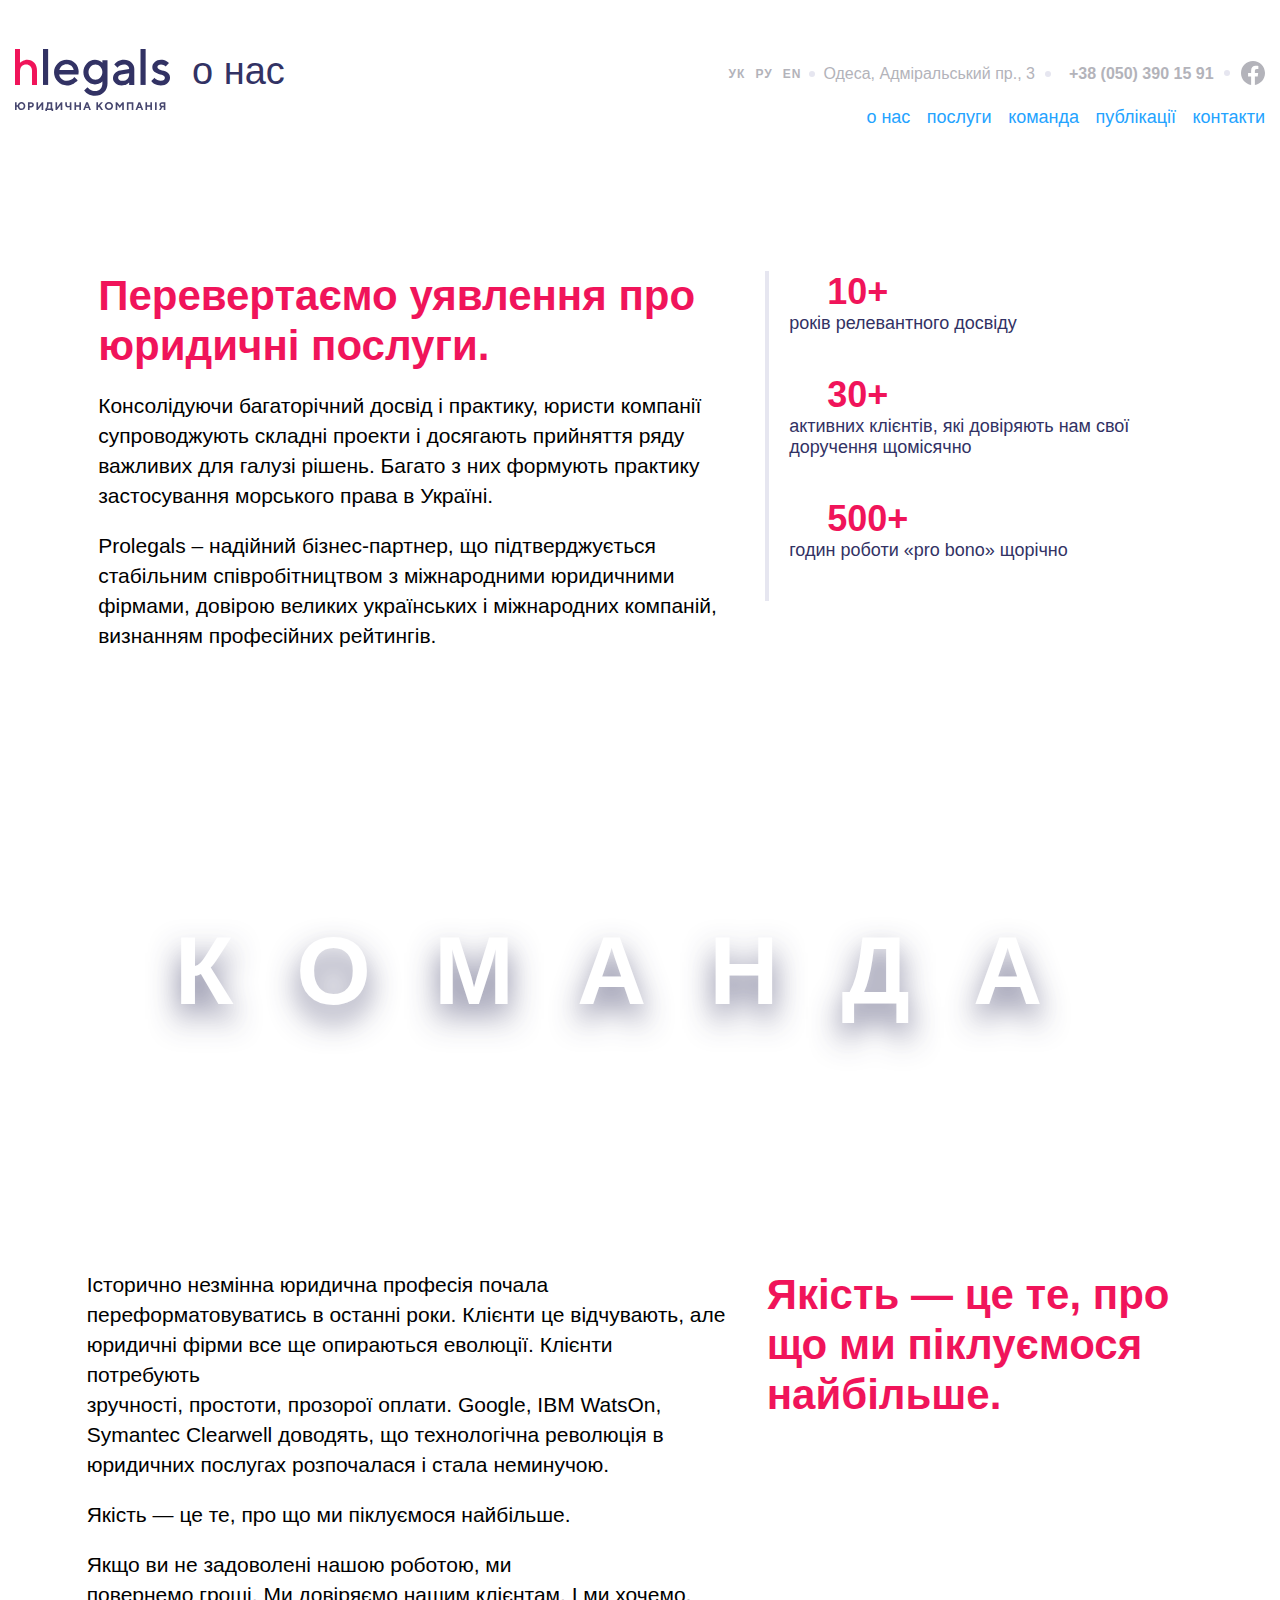
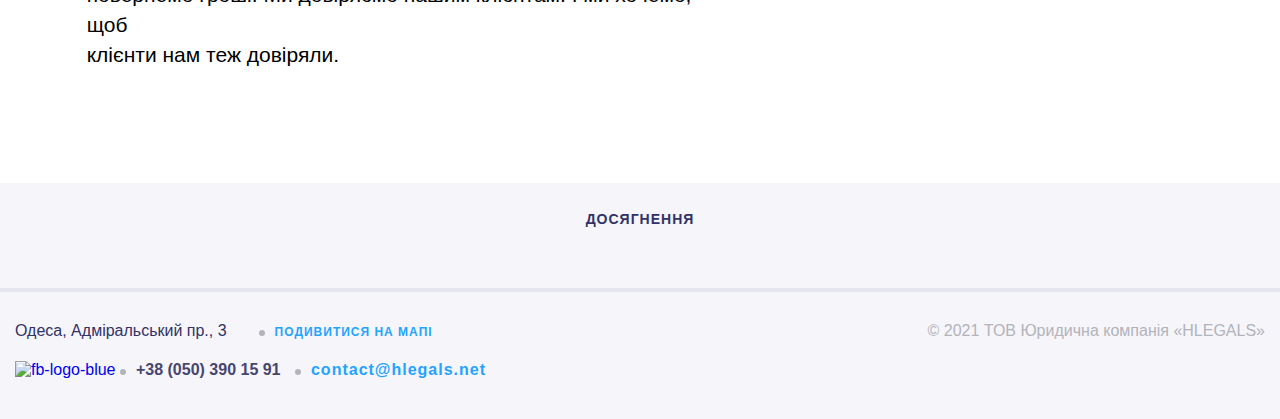
==== app/about.html @ 66a603d9 "three pages desktop done" ====
<!DOCTYPE html>
<html lang="EN">

<head>
    <meta charset="UTF-8">
    <meta name="viewport" content="width=device-width, initial-scale=1.0">
    <title>Document</title>
    <link rel="stylesheet" href="css/style.css">
</head>
<body class="body">
    <header class="header header_services container">
        <div class="logo">
            <a class="logo-ref" href="#">
                <img src="img/logo-2.svg" width="" height="" alt="nlegals-logo">
            </a>
        </div>
        <a class="ref-page ref-page_dark" href="#">о нас</a>
        <div class="top-info top-info_dark">
            <div class="top-info__lang-switcher-wrap">
                <ul class="lang-switcher">
                    <li class="lang-switcher__item lang-switcher__item _active">
                        <a class="lang-switcher-ref lang-switcher-ref_dark" href="#">ук</a>
                    </li>
                    <li class="lang-switcher__item">
                        <a class="lang-switcher-ref lang-switcher-ref_dark" href="#">ру</a>
                    </li>
                    <li class="lang-switcher__item">
                        <a class="lang-switcher-ref lang-switcher-ref_dark" href="#">en</a>
                    </li>
                </ul>
            </div>

            <div class="top-info__address top-info__address_dark">
                <a href="#">Одеса, Адміральський пр., 3</a>
            </div>
            <div class="top-info__tel top-info__tel_dark">
                <a href="tel:+380503901591">+38 (050) 390 15 91</a>
            </div>

            <div class="top-info__fb-logo">
                <a href="#">
                    <img src="img/fb-grey-logo.svg" width="" height="" alt="fb-logo">
                </a>
            </div>
        </div>
        <div class="main-menu">
            <nav>
                <a class="main-menu__item main-menu__item_dark" href="about.html">о нас</a>
                <a class="main-menu__item main-menu__item_dark" href="services.html">послуги</a>
                <a class="main-menu__item main-menu__item_dark" href="#">команда</a>
                <a class="main-menu__item main-menu__item_dark" href="#">публікації</a>
                <a class="main-menu__item main-menu__item_dark" href="#">контакти</a>
            </nav>
        </div>
    </header>
    <main>
        <section class="about-services">
            <div class="container">
                <div class="about-services__wrap">
                    <article class="about-services__item about-services__item_left">
                        <h2 class="title">Перевертаємо уявлення про юридичні послуги.</h2>
                        <p class="about-services__item-intro">Консолідуючи багаторічний досвід і практику, юристи компанії супроводжують складні проекти і досягають прийняття ряду важливих для галузі рішень. Багато з них формують практику застосування морського права в Україні.</p>
                        <p class="about-services__item-intro">Prolegals – надійний бізнес-партнер, що підтверджується стабільним співробітництвом з міжнародними юридичними фірмами, довірою великих українських і міжнародних компаній, визнанням професійних рейтингів.</p>
                    </article>
                    <article class="about-services__item about-services__item_right">
                        <div class="about-services__item-group">
                            <span class="about-services__item-highlight about-services__item-highlight_icon01">10+</span>
                            <p class="about-services__item-text">років релевантного досвіду</p>
                        </div>
                        <div class="about-services__item-group">
                            <span class="about-services__item-highlight about-services__item-highlight_icon02">30+</span>
                            <p class="about-services__item-text">активних клієнтів, які довіряють нам свої доручення щомісячно</p>
                        </div>
                        <div class="about-services__item-group">
                            <span class="about-services__item-highlight about-services__item-highlight_icon03">500+</span>
                            <p class="about-services__item-text">годин роботи «pro bono» щорічно</p>
                        </div>
                    </article>
                </div>
            </div>
        </section>
        <section class="about-team">
            <h1 class="about-team__title">команда</h1>
        </section>
        <section class="about-description container">
            <div class="about-description__wrap">
                <div class="about-description__text-inset">
                    <h2 class="about-description__title title">Якість — це те, про що ми піклуємося найбільше.</h2>
                </div>
            <ul class="about-description__text-group">
                <li><p class="about-description__text">Історично незмінна юридична професія почала<br>переформатовуватись в останні роки. Клієнти це відчувають, але<br>юридичні фірми все ще опираються еволюції. Клієнти потребують<br>зручності, простоти, прозорої оплати. Google, IBM WatsОn,<br>Symantec Clearwell доводять, що технологічна революція в<br>юридичних послугах розпочалася і стала неминучою.</p></li>
                <li><p class="about-description__text">Якість — це те, про що ми піклуємося найбільше.</p></li>
                <li><p class="about-description__text">Якщо ви не задоволені нашою роботою, ми<br>повернемо гроші. Ми довіряємо нашим клієнтам. І ми хочемо, щоб<br>клієнти нам теж довіряли.</p></li>
            </ul>
        </div>
        </section>
        <section class="about-slides">
            <div class="container">
                <h3 class="about-slides__title">Досягнення</h3>
                <!--here is sliderbar-->
            </div>
        </section>
    </main>
    <footer class="footer footer_services">
        <div class="container">
            <div class="footer-wrap">
                <div class="footer-left">
                    <div class="footer-left__address">
                        <p class="footer-left__text footer_text">Одеса, Адміральський пр., 3</p>
                        <span>
                            <a class="footer-left__map" href="#">Подивитися на мапі</a>
                        </span>
                    </div>
                    <div class="footer-left__contact">
                        <a class="footer-left__logo" href="#">
                            <img src="img/fb-logo-blue.svg" width="" height="" alt="fb-logo-blue">
                        </a>
                        <span class="footer-left__ref-position">
                            <a class="footer-left__tel footer_text" href="tel:+380503901591">+38 (050) 390 15 91</a>
                        </span>
                        <span class="footer-left__ref-position">
                            <a class="footer-left__mail footer_ref"
                                href="mailto:contact@hlegals.net">contact@hlegals.net</a>
                        </span>
                    </div>
                </div>
                <div class="footer-right">
                    <p class="footer-right__text">© 2021 ТОВ Юридична компанія «HLEGALS»</p>
                </div>
            </div>
        </div>


    </footer>
---- app/css/style.css ----
@charset "UTF-8";
@font-face {
  font-family: "TT Norms";
  src: url("../fonts/ttnorms-bold-webfont.woff2") format("woff2"), url("../fonts/ttnorms-bold-webfont.woff") format("woff");
  font-weight: 700;
  font-style: normal;
}

@font-face {
  font-family: "TT Norms";
  src: url("../fonts/ttnorms-light-webfont.woff2") format("woff2"), url("../fonts/ttnorms-light-webfont.woff") format("woff");
  font-weight: 300;
  font-style: normal;
}

@font-face {
  font-family: "TT Norms";
  src: url("../fonts/ttnorms-medium-webfont.woff2") format("woff2"), url("../fonts/ttnorms-medium-webfont.woff") format("woff");
  font-weight: 500;
  font-style: normal;
}

@font-face {
  font-family: "TT Norms";
  src: url("../fonts/ttnorms-regular-webfont.woff2") format("woff2"), url("../fonts/ttnorms-regular-webfont.woff") format("woff");
  font-weight: 400;
  font-style: normal;
}

* {
  -webkit-box-sizing: border-box;
          box-sizing: border-box;
  margin: 0;
}

.body {
  font-family: "TT Norms", "Arial", sans-serif;
  font-style: normal;
  font-weight: 400;
  overflow-x: hidden;
}

.visually-hidden {
  position: absolute;
  width: 1px;
  height: 1px;
  margin: -1px;
  border: 0;
  padding: 0;
  clip: rect(0 0 0 0);
  overflow: hidden;
}

.img-responsive {
  max-width: 100%;
  height: auto;
}

.container {
  max-width: 1350px;
  min-width: 345px;
  margin: 0 auto;
  padding: 0 15px;
}

.container_lg {
  max-width: 1440px;
  min-width: 375px;
  margin: 0 auto;
}

a {
  text-decoration: none;
}

a:hover {
  text-decoration: none;
}

/*-------------*/
.title {
  font-weight: 700;
  font-size: 42px;
  line-height: 50px;
  color: #f0145a;
}

.bg-color {
  background: linear-gradient(42.01deg, #323264 14.33%, #323264 51.39%, #7A425E 87.53%);
}

.header {
  padding-top: 49px;
  padding-bottom: 63px;
  display: grid;
  grid-template-rows: auto auto;
  grid-template-columns: -webkit-min-content auto;
  grid-template-columns: min-content auto;
  grid-template-areas: "logo info" "logo nav";
}

.header .logo {
  grid-area: logo;
}

.header .top-info {
  grid-area: info;
  display: -webkit-box;
  display: -ms-flexbox;
  display: flex;
  -webkit-box-align: center;
      -ms-flex-align: center;
          align-items: center;
  -webkit-box-pack: end;
      -ms-flex-pack: end;
          justify-content: flex-end;
}

.header .top-info a:not(.lang-switcher-ref):not(.main-menu__item)::before {
  content: "";
  width: 6px;
  height: 6px;
  border-radius: 50%;
  background-color: #E6E6F0;
  display: inline-block;
}

.header .top-info .lang-switcher {
  list-style: none;
  display: -webkit-inline-box;
  display: -ms-inline-flexbox;
  display: inline-flex;
  margin-right: 8px;
}

.header .top-info .lang-switcher .lang-switcher-ref {
  text-transform: uppercase;
  font-weight: 700;
  font-size: 12px;
  line-height: 14px;
  text-align: center;
  letter-spacing: 1px;
  margin-left: 10px;
}

.header .top-info .lang-switcher .lang-switcher-ref:active {
  background-color: #f0145a;
  color: #ffffff;
  padding: 5px;
  border-radius: 8px;
}

.header .top-info .lang-switcher .lang-switcher-ref_white {
  color: #ffffff;
}

.header .top-info__address {
  margin-right: 10px;
}

.header .top-info__address a {
  font-size: 16px;
  line-height: 19px;
}

.header .top-info__address a::before {
  vertical-align: 2px;
  margin-right: 8px;
}

.header .top-info__address_white a {
  color: #ffffff;
}

.header .top-info__tel a {
  padding-bottom: 4px;
  padding-right: 10px;
  font-weight: 700;
  font-size: 16px;
  line-height: 19px;
}

.header .top-info__tel a::before {
  vertical-align: 2px;
  margin-right: 18px;
}

.header .top-info__tel_white a {
  color: #ffffff;
}

.header .top-info__fb-logo {
  padding-top: 3px;
}

.header .top-info__fb-logo a::before {
  vertical-align: 9px;
  margin-right: 7px;
}

.header .main-menu {
  grid-area: nav;
  display: -webkit-box;
  display: -ms-flexbox;
  display: flex;
  -webkit-box-align: center;
      -ms-flex-align: center;
          align-items: center;
  -webkit-box-pack: end;
      -ms-flex-pack: end;
          justify-content: flex-end;
  padding-top: 10px;
}

.header .main-menu__item {
  font-weight: 500;
  font-size: 18px;
  line-height: 21px;
  text-align: right;
  padding-left: 12px;
  padding-top: 2px;
}

.header .main-menu__item_white {
  color: #ffffff;
}

.header .main-menu a:hover {
  color: #f0145a;
  text-decoration: underline;
}

@media (max-width: 375px) {
  .header {
    grid-template-rows: auto auto;
    grid-template-columns: -webkit-min-content auto;
    grid-template-columns: min-content auto;
    grid-template-areas: "info info" "logo nav";
  }
}

.intro {
  display: -webkit-box;
  display: -ms-flexbox;
  display: flex;
  -webkit-box-orient: vertical;
  -webkit-box-direction: normal;
      -ms-flex-direction: column;
          flex-direction: column;
  -webkit-box-align: center;
      -ms-flex-align: center;
          align-items: center;
  background-image: url(/img/bg-frame.svg);
  background-repeat: no-repeat;
  background-position: center center;
  background-size: contain;
  position: relative;
}

.intro__title {
  width: 511px;
  text-align: center;
  font-weight: 500;
  font-size: 38px;
  line-height: 45px;
  text-align: center;
  color: #ffffff;
  position: absolute;
  top: 29%;
  left: 31%;
}

.intro__img {
  padding-top: 122px;
  margin-right: 167px;
}

.intro__scroll {
  position: absolute;
  bottom: 6%;
  left: 48%;
}

.intro__scroll a {
  content: "";
  background-image: url(../../img/scroll-down.svg);
  width: 18px;
  height: 9px;
  background-repeat: no-repeat;
  background-position: center center;
  padding: 10px 18px 12px;
  border: 1px solid #FFFFFF;
  opacity: 0.5;
  border-radius: 50%;
}

@media (max-width: 375px) {
  .intro {
    background: none;
  }
  .intro__title {
    width: 370px;
    left: 0;
  }
}

.about {
  padding: 76px 0 60px;
}

.about__group {
  display: -webkit-box;
  display: -ms-flexbox;
  display: flex;
  -ms-flex-wrap: wrap;
      flex-wrap: wrap;
}

.about .group-list {
  width: 43.33%;
  text-align: right;
  color: #B3B3BA;
  padding: 0;
}

.about .group-list__item {
  cursor: pointer;
  list-style: none;
  font-size: 42px;
  font-weight: 500;
  line-height: 50px;
  padding-right: 40px;
  padding-bottom: 20px;
  border-right: 4px solid #E6E6F0;
}

.about .group-list__item:active {
  border-color: #f0145a;
  color: #f0145a;
}

.about .text-wrap {
  width: 56.33%;
  padding-left: 32px;
}

.about .text-wrap .text-wrap-inset {
  width: 600px;
}

.about .text-wrap__title {
  font-size: 32px;
  line-height: 38px;
  color: #ffffff;
  padding-bottom: 20px;
  padding-top: 50px;
}

.about .text-wrap__info {
  font-size: 21px;
  line-height: 30px;
  color: #ffffff;
}

@media (max-width: 375px) {
  /*тут жопа вообще*/
  .about .controls {
    left: 50%;
    margin-left: -98px;
    position: absolute;
  }
  .about label {
    cursor: pointer;
    height: 8px;
    width: 8px;
    border-radius: 50%;
    display: inline-block;
    margin: 25px 12px 0 16px;
    position: relative;
  }
  .about label:after {
    border: 2px solid #ddd;
    content: " ";
    display: block;
    height: 12px;
    left: -4px;
    position: absolute;
    top: -4px;
    width: 12px;
    border-radius: 50%;
  }
  .about__slider-wrapper {
    height: 285px;
    margin: 40px auto 45px;
    position: relative;
    width: 375px;
  }
  .about__slider-wrapper > input {
    display: none;
  }
  .about__slider-wrapper .about__slider-wrapper label:hover,
  .about__slider-wrapper #slide1:checked ~ .controls label:nth-of-type(1),
  .about__slider-wrapper #slide2:checked ~ .controls label:nth-of-type(2),
  .about__slider-wrapper #slide3:checked ~ .controls label:nth-of-type(3),
  .about__slider-wrapper #slide4:checked ~ .controls label:nth-of-type(4),
  .about__slider-wrapper #slide5:checked ~ .controls label:nth-of-type(5) {
    background: #ddd;
  }
  .about__slider {
    height: inherit;
    overflow: hidden;
    position: relative;
    width: inherit;
  }
  .about__slider .slides {
    height: inherit;
    position: absolute;
    width: inherit;
  }
  .group-list {
    display: -webkit-box;
    display: -ms-flexbox;
    display: flex;
    -webkit-box-orient: horizontal;
    -webkit-box-direction: normal;
        -ms-flex-direction: row;
            flex-direction: row;
    color: #f0145a;
  }
  .group-list__item {
    font-size: 14px;
    border-right: none;
    text-transform: uppercase;
    display: none;
  }
  .group-list__item:active {
    display: inline-block;
    vertical-align: top;
  }
  .text-wrap .text-wrap-inset {
    width: 335px;
  }
  .text-wrap__title {
    font-size: 22px;
    line-height: 26px;
  }
  .text-wrap__info {
    font-size: 18px;
    line-height: 26px;
  }
}

.advantage {
  background: linear-gradient(228.57deg, #323264 11.93%, #323264 57.17%, #643E72 87.46%);
  border-radius: 0px 0px 12px 12px;
}

.advantage__services a {
  text-transform: uppercase;
  font-weight: 700;
  font-size: 14px;
  line-height: 17px;
  letter-spacing: 1px;
  text-transform: uppercase;
  color: #FFFFFF;
  opacity: 0.5;
}

.advantage__services a::after {
  content: "";
  width: 12px;
  height: 12px;
  background-image: url(../../img/link-arrow.svg);
  background-repeat: no-repeat;
  background-position: center;
  display: -webkit-inline-box;
  display: -ms-inline-flexbox;
  display: inline-flex;
  padding-right: 5px;
}

.advantage__title {
  padding: 3px 0 10px;
}

.advantage__group {
  display: -webkit-box;
  display: -ms-flexbox;
  display: flex;
  margin: 0 -20px;
  -ms-flex-wrap: wrap;
      flex-wrap: wrap;
}

.advantage__group .group-item {
  width: 33.333%;
  padding: 0 20px;
  margin-top: 58px;
}

.advantage__group .group-item__img {
  padding: 14px;
  background-color: #ffffff;
  width: 92px;
  height: 92px;
  border-radius: 24px;
  vertical-align: middle;
}

.advantage__group .group-item__img:last-child {
  padding: 21px;
}

.advantage__group .group-item__title {
  font-weight: 500;
  font-size: 24px;
  line-height: 28px;
  color: #006cff;
  padding: 20px 0 15px;
}

.advantage__group .group-item__text {
  font-size: 18px;
  line-height: 26px;
  color: #ffffff;
}

.team {
  padding: 80px 0 96px;
  background-image: url(../../img/card-shadow.jpg);
  background-repeat: no-repeat;
  background-position: top center;
  background-size: contain;
}

.team .team-item {
  display: grid;
  grid-template-rows: 60px 200px auto;
  grid-template-columns: 413px 1fr;
  grid-template-areas: "img ref" "img text" "img pos";
  background-color: #f5f5fa;
  border-radius: 12px;
}

.team .team-item__img {
  grid-area: img;
}

.team .team-item__img {
  height: 500px;
  width: 100%;
  -o-object-fit: contain;
     object-fit: contain;
}

.team .team-item__info-ref {
  grid-area: ref;
  padding-top: 40px;
}

.team .team-item__info-ref a {
  font-weight: 700;
  font-size: 14px;
  line-height: 17px;
  letter-spacing: 1px;
  text-transform: uppercase;
  color: #24a3ff;
}

.team .team-item__info-ref a::after {
  content: "";
  width: 12px;
  height: 12px;
  background-image: url(../../img/link-arrow-blue.svg);
  color: #24a3ff;
  background-repeat: no-repeat;
  background-position: center;
  display: -webkit-inline-box;
  display: -ms-inline-flexbox;
  display: inline-flex;
  vertical-align: -1px;
  padding-right: 5px;
}

.team .team-item__info-ref a:hover {
  color: #f0145a;
}

.team .team-item__info-inset {
  width: 827px;
  grid-area: text;
}

.team .team-item__info-pos {
  grid-area: pos;
  padding-top: 20px;
}

.team .team-item .info-name {
  font-weight: 500;
  font-size: 18px;
  line-height: 21px;
  color: #b3b3ba;
  padding-bottom: 5px;
}

.team .team-item .info-position {
  font-size: 16px;
  line-height: 22px;
  color: #b3b3ba;
  padding-bottom: 20px;
}

.team__slider {
  padding-top: 20px;
  display: -webkit-box;
  display: -ms-flexbox;
  display: flex;
  -webkit-box-pack: center;
      -ms-flex-pack: center;
          justify-content: center;
}

.team__slider a {
  margin: 0 7px;
  font-size: 0;
  background-color: #24a3ff;
  opacity: 0.2;
  height: 16px;
  width: 16px;
  border-radius: 50%;
}

.team__slider a:active {
  opacity: 1;
}

.partners {
  padding-bottom: 95px;
}

.partners__group {
  display: -webkit-box;
  display: -ms-flexbox;
  display: flex;
  -ms-flex-wrap: wrap;
      flex-wrap: wrap;
}

.partners__group-item {
  width: 33.33%;
  padding: 17px 20px 20px 20px;
  background-color: #f5f5fa;
  border: 1px solid white;
}

.partners__group-text-inset {
  width: 260px;
}

.partners__group-text {
  font-size: 24px;
  font-weight: 500;
  line-height: 28px;
  display: -webkit-box;
  display: -ms-flexbox;
  display: flex;
  -webkit-box-align: end;
      -ms-flex-align: end;
          align-items: flex-end;
  color: #686887;
  padding-bottom: 20px;
}

.partners__group-company {
  font-size: 18px;
  font-weight: 500;
  line-height: 26px;
  color: #b3b3ba;
}

.partners .group-company_uppercase {
  text-transform: uppercase;
}

.companies {
  background-color: #ffffff;
}

.companies__title {
  font-weight: 500;
  font-size: 14px;
  line-height: 16px;
  letter-spacing: 1px;
  text-transform: uppercase;
  color: #323264;
  padding-bottom: 32px;
  text-align: center;
}

.companies__list {
  height: 360px;
  display: grid;
  grid-template-rows: repeat(3, 33.33%);
  grid-template-columns: repeat(4, 25%);
  grid-gap: 0;
  list-style: none;
  padding: 0;
}

.companies__list-item {
  display: -webkit-box;
  display: -ms-flexbox;
  display: flex;
  -webkit-box-pack: center;
      -ms-flex-pack: center;
          justify-content: center;
  -webkit-box-align: center;
      -ms-flex-align: center;
          align-items: center;
}

.companies .list-item_blue {
  background-color: #1C4280;
}

.companies .list-item_dark {
  background-color: #143646;
}

.companies .list-item_orange {
  background-color: #F48B30;
}

.companies .list-item_violet {
  background-color: #9E4DC3;
}

.companies .list-item_orange2 {
  background-color: #FD9339;
}

.companies .list-item_gray {
  background-color: #E2E2E4;
}

.companies .list-item_red {
  background-color: #C71C36;
}

.companies .list-item_lightblue {
  background-color: #DCF3F9;
}

.companies .list-item_grey2 {
  background-color: #EAEAEA;
}

.companies .list-item_darkviolet {
  background-color: #282240;
}

.companies .list-item_darkblue {
  background-color: #1D4568;
}

.companies .list-item_black {
  background-color: #000000;
}

.companies__list-ref {
  padding: 10px;
}

.storytell {
  padding: 37px 0 53px;
  border-bottom: 4px solid #e6e6f0;
}

.storytell__ref {
  font-weight: bold;
  font-size: 14px;
  line-height: 17px;
  letter-spacing: 1px;
  text-transform: uppercase;
  color: #24a3ff;
  text-decoration: none;
}

.storytell__ref::after {
  content: "";
  width: 12px;
  height: 12px;
  background-image: url(../../img/link-arrow-blue.svg);
  color: #24a3ff;
  background-repeat: no-repeat;
  background-position: center;
  display: -webkit-inline-box;
  display: -ms-inline-flexbox;
  display: inline-flex;
  vertical-align: -1px;
  padding-right: 5px;
}

.storytell__ref:hover {
  color: #f0145a;
}

.storytell__title {
  padding-top: 3px;
  padding-bottom: 40px;
}

.storytell__group {
  display: -webkit-box;
  display: -ms-flexbox;
  display: flex;
  -ms-flex-wrap: wrap;
      flex-wrap: wrap;
  margin: 0 -19px;
}

.storytell__group .group-item {
  width: 33.333%;
  padding: 0 19px 42px;
}

.storytell__group .group-item a {
  font-size: 0;
}

.storytell__group .group-item__img {
  width: 100%;
  height: 233px;
  -o-object-fit: contain;
     object-fit: contain;
}

.storytell__group .group-item__wrap {
  padding: 15px 20px;
}

.storytell__group .group-item__title {
  font-weight: 500;
  font-size: 18px;
  line-height: 21px;
  color: #24a3ff;
}

.storytell__group .group-item__date {
  font-weight: 700;
  font-size: 12px;
  line-height: 14px;
  letter-spacing: 1px;
  text-transform: uppercase;
  color: #b3b3ba;
  padding-bottom: 18px;
  border-bottom: 4px solid #e6e6f0;
  padding-top: 10px;
}

.storytell__group .group-item__text-inset {
  width: 375px;
}

.storytell__group .group-item__text {
  font-weight: 500;
  padding-top: 19px;
  font-size: 16px;
  line-height: 22px;
  color: #000000;
}

.storytell__btn-wrap {
  display: -webkit-box;
  display: -ms-flexbox;
  display: flex;
  -webkit-box-pack: center;
      -ms-flex-pack: center;
          justify-content: center;
  margin-top: 10px;
}

.storytell__btn {
  cursor: pointer;
  background: #24A3FF;
  -webkit-box-shadow: 0px 0px 20px rgba(36, 163, 255, 0.5);
          box-shadow: 0px 0px 20px rgba(36, 163, 255, 0.5);
  border-style: none;
  border-radius: 12px;
  padding: 16px 78px 17px;
  font-weight: bold;
  font-size: 14px;
  line-height: 17px;
  text-align: center;
  color: #ffffff;
}

.footer {
  padding: 29px 0 40px;
  background-color: #ffffff;
}

.footer .footer-wrap {
  display: -webkit-box;
  display: -ms-flexbox;
  display: flex;
  -webkit-box-pack: justify;
      -ms-flex-pack: justify;
          justify-content: space-between;
}

.footer .footer-wrap .footer-left {
  -ms-flex-item-align: start;
      align-self: flex-start;
  display: -webkit-box;
  display: -ms-flexbox;
  display: flex;
  -webkit-box-orient: vertical;
  -webkit-box-direction: normal;
      -ms-flex-direction: column;
          flex-direction: column;
  width: 41.67%;
}

.footer .footer-wrap .footer-left a:not(.footer-left__logo):before {
  content: "";
  width: 6px;
  height: 6px;
  border-radius: 50%;
  background-color: #B3B3BA;
  display: inline-block;
  margin-right: 10px;
}

.footer .footer-wrap .footer-left__contact {
  margin-top: 20px;
}

.footer .footer-wrap .footer-left__text {
  padding-right: 32px;
}

.footer .footer-wrap .footer-left__map {
  text-transform: uppercase;
  font-weight: 700;
  font-size: 12px;
  line-height: 14px;
  letter-spacing: 1px;
  color: #24a3ff;
}

.footer .footer-wrap .footer-left__ref-position {
  margin-bottom: 20px;
}

.footer .footer-wrap .footer-left__tel {
  padding-right: 10px;
  font-weight: 700;
  font-size: 16px;
  line-height: 19px;
  color: #46466E;
}

.footer .footer-wrap .footer-left__address {
  display: -webkit-box;
  display: -ms-flexbox;
  display: flex;
  font-weight: 500;
  font-size: 16px;
  line-height: 19px;
  color: #323264;
}

.footer .footer-wrap .footer-left__mail {
  font-weight: 700;
  font-size: 16px;
  line-height: 19px;
  letter-spacing: 1px;
  color: #24a3ff;
}

.footer .footer-right__text {
  font-weight: 500;
  font-size: 16px;
  line-height: 19px;
  text-align: right;
  color: #B3B3BA;
}

.bg-picture {
  background-image: url(../../img/services-cover.jpg);
  background-repeat: no-repeat;
  background-position: top center;
  background-color: #323264;
  background-size: contain;
}

.header_services .ref-page {
  grid-area: info;
  font-size: 38px;
  line-height: 45px;
  color: #FFFFFF;
}

.header_services .ref-page::before {
  content: "";
  width: 21px;
  height: 46px;
  background-image: url(../../img/services-slash.svg);
  display: inline-block;
  vertical-align: middle;
}

.header_services .ref-page::after {
  content: "";
  width: 41px;
  height: 47px;
  background-image: url(../../img/services-symbol-slash.svg);
  display: inline-block;
  vertical-align: middle;
}

@media (max-width: 375px) {
  .header {
    grid-template-rows: auto auto;
    grid-template-columns: -webkit-min-content auto;
    grid-template-columns: min-content auto;
    grid-template-areas: "info info" "logo nav";
  }
}

.services-advantage {
  background: none;
  padding-bottom: 80px;
}

.services-advantage__group {
  margin: 0 -20px;
  -ms-flex-wrap: wrap;
      flex-wrap: wrap;
}

.services-advantage__group .group-item {
  display: -webkit-box;
  display: -ms-flexbox;
  display: flex;
  -ms-flex-wrap: wrap;
      flex-wrap: wrap;
  -webkit-box-orient: vertical;
  -webkit-box-direction: normal;
      -ms-flex-direction: column;
          flex-direction: column;
  -webkit-box-align: center;
      -ms-flex-align: center;
          align-items: center;
}

.services-advantage__group .group-item__text-inset {
  width: 861px;
}

.services-advantage__group .group-item__img {
  padding: 14px;
  background-color: #ffffff;
  width: 92px;
  height: 92px;
  border-radius: 24px;
  vertical-align: middle;
  margin-bottom: 20px;
}

.services-advantage__group .group-item__title {
  font-size: 42px;
  line-height: 50px;
  text-align: center;
  color: #f0145a;
}

.services-advantage__group .group-item__text {
  font-size: 21px;
  line-height: 30px;
  color: #ffffff;
  text-align: center;
  padding-top: 20px;
}

.services-advantage__btn-wrap {
  margin-top: 40px;
  display: -webkit-box;
  display: -ms-flexbox;
  display: flex;
  -webkit-box-pack: center;
      -ms-flex-pack: center;
          justify-content: center;
}

.services-advantage__btn {
  cursor: pointer;
  font-size: 14px;
  line-height: 17px;
  text-align: center;
  color: #FFFFFF;
  border: none;
  padding: 16px 40px 17px;
  background: #24A3FF;
  -webkit-box-shadow: 0px 0px 20px rgba(36, 163, 255, 0.5);
          box-shadow: 0px 0px 20px rgba(36, 163, 255, 0.5);
  border-radius: 12px;
}

.services-details {
  background: linear-gradient(194.34deg, #323264 -14.28%, #323264 44.35%, #643E72 86.64%);
  border-radius: 0px 0px 12px 12px;
  padding-bottom: 80px;
}

.services-details__parent {
  width: 1092px;
  border-top: 4px solid #FFFFFF;
  margin: 0 auto;
}

.services-details__title {
  padding: 20px 0;
  font-size: 24px;
  line-height: 28px;
  color: #FFFFFF;
}

.services-details__wrap {
  display: -webkit-box;
  display: -ms-flexbox;
  display: flex;
  -webkit-box-pack: justify;
      -ms-flex-pack: justify;
          justify-content: space-between;
}

.services-details ul {
  list-style: none;
  padding: 0;
}

.services-details ul li::before {
  content: "";
  margin-right: 8px;
  display: inline-block;
  vertical-align: 2px;
  width: 6px;
  height: 6px;
  border-radius: 50%;
  background-color: #f0145a;
}

.services-details__list-left {
  width: 514px;
  margin-left: 20px;
}

.services-details__list-right {
  width: 515px;
}

.services-details__list-item {
  font-size: 18px;
  line-height: 26px;
  color: #FFFFFF;
  padding-bottom: 20px;
}

.partners_services {
  padding-top: 50px;
  padding-bottom: 40px;
  border-bottom: 4px solid #E6E6F0;
  background-image: url(../../img/card-shadow.jpg);
  background-repeat: no-repeat;
  background-position: top center;
  background-size: contain;
}

.footer_services {
  background: #F5F5FA;
  border-radius: 0px;
}

.header .ref-page_dark {
  font-size: 38px;
  line-height: 45px;
  color: #323264;
}

.header .lang-switcher-ref_dark {
  color: inherit;
  color: #B3B3BA;
}

.header .top-info__address_dark a {
  color: #B3B3BA;
}

.header .top-info__tel_dark a {
  color: #B3B3BA;
}

.header .main-menu__item_dark {
  color: #24A3FF;
}

.about-services {
  padding: 80px 0 100px;
}

.about-services__wrap {
  display: -webkit-box;
  display: -ms-flexbox;
  display: flex;
  -webkit-box-pack: center;
      -ms-flex-pack: center;
          justify-content: center;
}

.about-services__item_left {
  width: 50%;
  margin-right: 42px;
}

.about-services__item-intro {
  font-size: 21px;
  line-height: 30px;
  color: #000000;
  padding-top: 20px;
}

.about-services__item_right {
  width: 33.33%;
}

.about-services__item-group {
  border-left: 4px solid #E6E6F0;
  padding-left: 20px;
}

.about-services__item-highlight {
  font-size: 36px;
  font-weight: 700;
  line-height: 42px;
  color: #F0145A;
}

.about-services__item-highlight::before {
  content: "";
  padding-right: 6px;
  width: 32px;
  height: 32px;
  display: inline-block;
  vertical-align: -4px;
  background-repeat: no-repeat;
}

.about-services__item-highlight_icon01::before {
  background-image: url(../../img/flag-icon.svg);
}

.about-services__item-highlight_icon02::before {
  background-image: url(../../img/briefcase-icon.svg);
}

.about-services__item-highlight_icon03::before {
  background-image: url(../../img/star-icon.svg);
}

.about-services__item-text {
  font-size: 18px;
  line-height: 21px;
  color: #323264;
  padding-bottom: 40px;
}

.about-team {
  background-image: url(../../img/team-img.jpg);
  background-repeat: no-repeat;
  background-position: center top;
  padding: 163px 0;
}

.about-team__title {
  font-size: 96px;
  line-height: 113px;
  text-align: center;
  letter-spacing: 63px;
  text-transform: uppercase;
  color: #ffffff;
  opacity: 0.8;
  text-shadow: 0px 15px 30px rgba(40, 40, 86, 0.8);
}

.about-description {
  padding: 80px 0 93px;
}

.about-description__wrap {
  display: -webkit-box;
  display: -ms-flexbox;
  display: flex;
  -webkit-box-orient: horizontal;
  -webkit-box-direction: reverse;
      -ms-flex-direction: row-reverse;
          flex-direction: row-reverse;
  -webkit-box-pack: center;
      -ms-flex-pack: center;
          justify-content: center;
}

.about-description__text-inset {
  width: 33.33%;
}

.about-description__text-group {
  width: 50%;
  list-style: none;
  padding: 0;
  margin-right: 40px;
}

.about-description__text {
  padding-bottom: 20px;
  font-size: 21px;
  line-height: 30px;
  color: #000000;
}

.about-slides {
  background-color: #f5f5fa;
  padding: 28px 0 30px;
  border-bottom: 4px solid #E6E6F0;
}

.about-slides__title {
  font-size: 14px;
  line-height: 17px;
  text-align: center;
  letter-spacing: 1px;
  text-transform: uppercase;
  color: #323264;
  padding-bottom: 30px;
}

/*# sourceMappingURL=style.css.map */
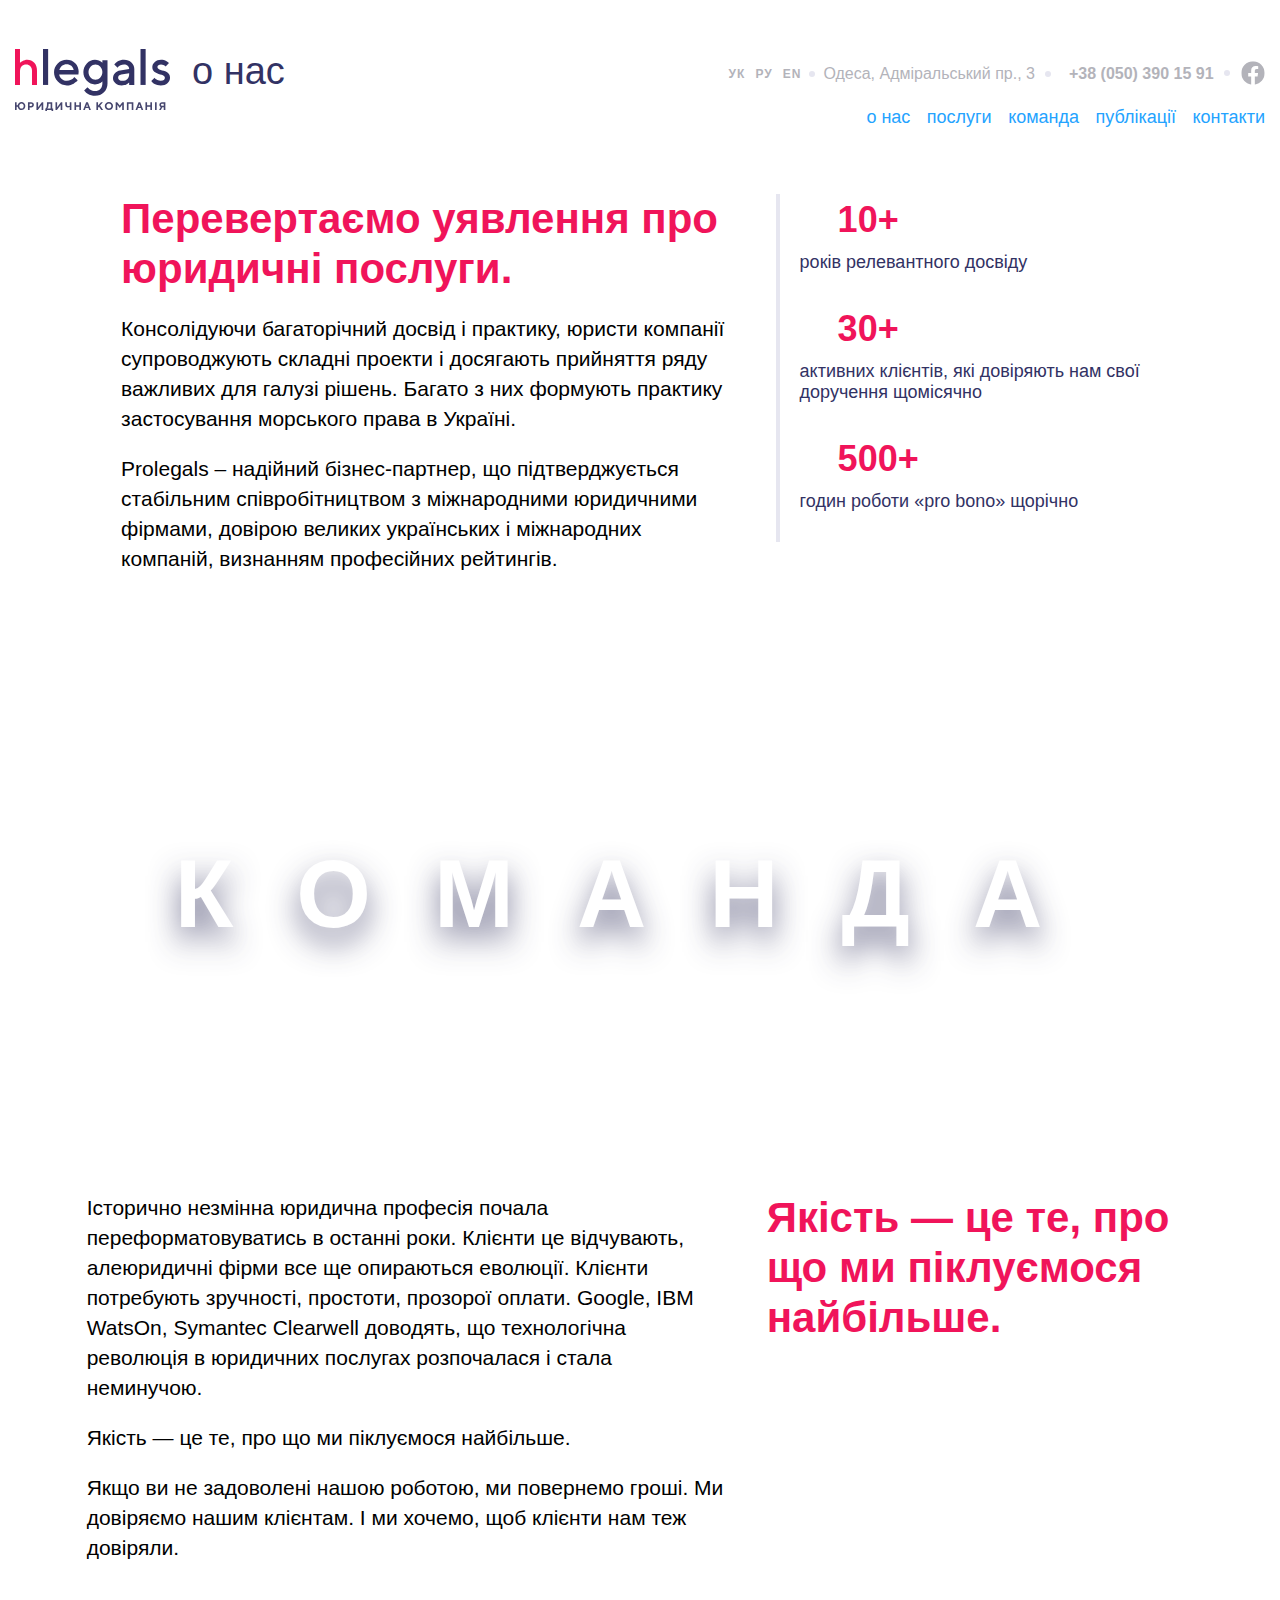
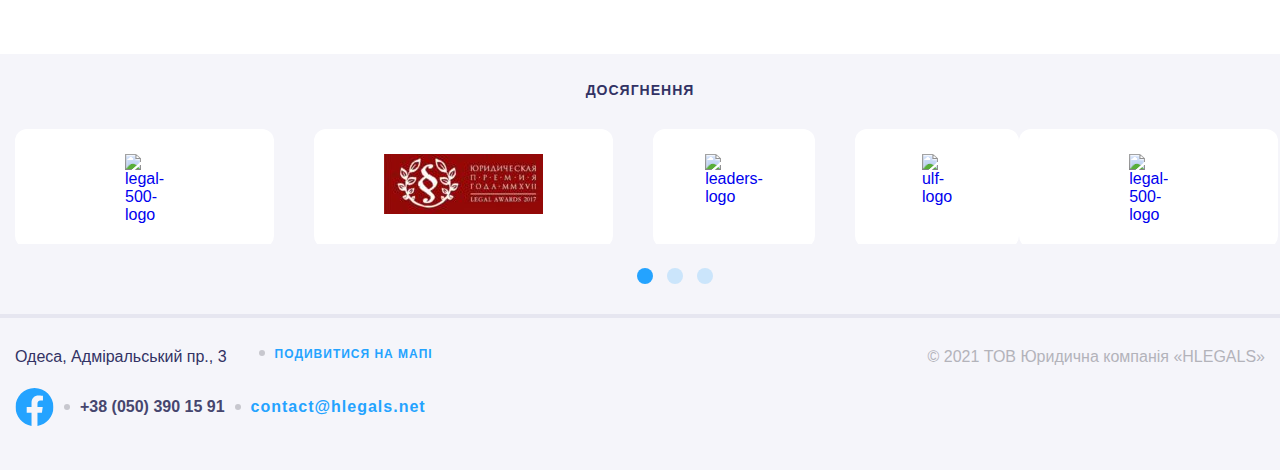
==== commit 249ea0b8: "almost done" ====
--- a/app/about.html
+++ b/app/about.html
@@ -10,12 +10,12 @@
 <body class="body">
     <header class="header header_services container">
         <div class="logo">
-            <a class="logo-ref" href="#">
+            <a class="logo-ref" href="index.html">
                 <img src="img/logo-2.svg" width="" height="" alt="nlegals-logo">
             </a>
         </div>
         <a class="ref-page ref-page_dark" href="#">о нас</a>
-        <div class="top-info top-info_dark">
+        <div class="top-info">
             <div class="top-info__lang-switcher-wrap">
                 <ul class="lang-switcher">
                     <li class="lang-switcher__item lang-switcher__item _active">
@@ -37,9 +37,20 @@
                 <a href="tel:+380503901591">+38 (050) 390 15 91</a>
             </div>
 
-            <div class="top-info__fb-logo">
+            <div class="top-info__fb-logo top-info__fb-logo_dark">
                 <a href="#">
-                    <img src="img/fb-grey-logo.svg" width="" height="" alt="fb-logo">
+                    <svg width="24" height="24" viewBox="0 0 39 38" fill="none" xmlns="http://www.w3.org/2000/svg">
+                        <g clip-path="url(#clip0_2205_1898)">
+                            <path
+                                d="M38.5 19.1161C38.5 8.55857 29.9934 0 19.5 0C9.00658 0 0.5 8.55857 0.5 19.1161C0.5 28.6575 7.44803 36.5659 16.5312 38V24.6419H11.707V19.1161H16.5312V14.9046C16.5312 10.1136 19.3678 7.46723 23.7078 7.46723C25.7866 7.46723 27.9609 7.84059 27.9609 7.84059V12.545H25.5651C23.2048 12.545 22.4688 14.0185 22.4688 15.5302V19.1161H27.7383L26.8959 24.6419H22.4688V38C31.552 36.5659 38.5 28.6575 38.5 19.1161Z"
+                                fill="#24A3FF" />
+                        </g>
+                        <defs>
+                            <clipPath id="clip0_2205_1898">
+                                <rect width="38" height="38" fill="white" transform="translate(0.5)" />
+                            </clipPath>
+                        </defs>
+                    </svg>
                 </a>
             </div>
         </div>
@@ -88,40 +99,138 @@
                     <h2 class="about-description__title title">Якість — це те, про що ми піклуємося найбільше.</h2>
                 </div>
             <ul class="about-description__text-group">
-                <li><p class="about-description__text">Історично незмінна юридична професія почала<br>переформатовуватись в останні роки. Клієнти це відчувають, але<br>юридичні фірми все ще опираються еволюції. Клієнти потребують<br>зручності, простоти, прозорої оплати. Google, IBM WatsОn,<br>Symantec Clearwell доводять, що технологічна революція в<br>юридичних послугах розпочалася і стала неминучою.</p></li>
+                <li><p class="about-description__text">Історично незмінна юридична професія почала переформатовуватись в останні роки. Клієнти це відчувають, алеюридичні фірми все ще опираються еволюції. Клієнти потребують зручності, простоти, прозорої оплати. Google, IBM WatsОn, Symantec Clearwell доводять, що технологічна революція в юридичних послугах розпочалася і стала неминучою.</p></li>
                 <li><p class="about-description__text">Якість — це те, про що ми піклуємося найбільше.</p></li>
-                <li><p class="about-description__text">Якщо ви не задоволені нашою роботою, ми<br>повернемо гроші. Ми довіряємо нашим клієнтам. І ми хочемо, щоб<br>клієнти нам теж довіряли.</p></li>
+                <li><p class="about-description__text">Якщо ви не задоволені нашою роботою, ми повернемо гроші. Ми довіряємо нашим клієнтам. І ми хочемо, щоб клієнти нам теж довіряли.</p></li>
             </ul>
         </div>
         </section>
         <section class="about-slides">
             <div class="container">
                 <h3 class="about-slides__title">Досягнення</h3>
-                <!--here is sliderbar-->
+                <div class="slider">
+                    <input type="radio" name="switch" id="btn1" checked>
+                    <input type="radio" name="switch" id="btn2">
+                    <input type="radio" name="switch" id="btn3">
+
+                    <div class="switch">
+                      <label for="btn1"></label>
+                      <label for="btn2"></label>
+                      <label for="btn3"></label>
+                    </div>
+
+
+
+                    <div class="slider-inner">
+                      <div class="slides">
+                        <div class="page">
+                            <div class="company-logo-group company-logo-group_01">
+                                <a class="company-01" href="#">
+                                    <img src="img/legal-500-logo.svg" width="80" height="60" alt="legal-500-logo">
+                                </a>
+                            </div>
+                            <div class="company-logo-group company-logo-group_02">
+                                <a class="company-01" href="#">
+                                    <img src="img/premia-logo.svg" width="159" height="60" alt="premia-logo">
+                                </a>
+                            </div>
+                            <div class="company-logo-group company-logo-group_03">
+                                <a class="company-01" href="#">
+                                    <img src="img/leaders-logo.svg" width="195" height="60" alt="leaders-logo">
+                                </a>
+                            </div>
+                            <div class="company-logo-group company-logo-group_04">
+                                <a class="company-01" href="#">
+                                    <img src="img/ulf-logo.svg" width="166" height="60" alt="ulf-logo">
+                                </a>
+                            </div>
+                            <div class="company-logo-group company-logo-group_01">
+                                <a class="company-01" href="#">
+                                    <img src="img/legal-500-logo.svg" width="80" height="60" alt="legal-500-logo">
+                                </a>
+                            </div>
+                            <div class="company-logo-group company-logo-group_02">
+                                <a class="company-01" href="#">
+                                    <img src="img/premia-logo.svg" width="159" height="60" alt="premia-logo">
+                                </a>
+                            </div>
+                            <div class="company-logo-group company-logo-group_03">
+                                <a class="company-01" href="#">
+                                    <img src="img/leaders-logo.svg" width="195" height="60" alt="leaders-logo">
+                                </a>
+                            </div>
+                            <div class="company-logo-group company-logo-group_04">
+                                <a class="company-01" href="#">
+                                    <img src="img/ulf-logo.svg" width="166" height="60" alt="ulf-logo">
+                                </a>
+                            </div>
+                            <div class="company-logo-group company-logo-group_01">
+                                <a class="company-01" href="#">
+                                    <img src="img/legal-500-logo.svg" width="80" height="60" alt="legal-500-logo">
+                                </a>
+                            </div>
+                            <div class="company-logo-group company-logo-group_02">
+                                <a class="company-01" href="#">
+                                    <img src="img/premia-logo.svg" width="159" height="60" alt="premia-logo">
+                                </a>
+                            </div>
+                            <div class="company-logo-group company-logo-group_03">
+                                <a class="company-01" href="#">
+                                    <img src="img/leaders-logo.svg" width="195" height="60" alt="leaders-logo">
+                                </a>
+                            </div>
+                            <div class="company-logo-group company-logo-group_04">
+                                <a class="company-01" href="#">
+                                    <img src="img/ulf-logo.svg" width="166" height="60" alt="ulf-logo">
+                                </a>
+                            </div>
+                        </div>
+
+                      </div>
+                    </div>
+
+                </div>
+
+
+
+
+
+
+
+
+
             </div>
         </section>
     </main>
-    <footer class="footer footer_services">
+    <footer class="footer">
         <div class="container">
             <div class="footer-wrap">
                 <div class="footer-left">
                     <div class="footer-left__address">
                         <p class="footer-left__text footer_text">Одеса, Адміральський пр., 3</p>
-                        <span>
-                            <a class="footer-left__map" href="#">Подивитися на мапі</a>
-                        </span>
+                        <a class="footer-left__map" href="#">Подивитися на мапі</a>
                     </div>
                     <div class="footer-left__contact">
-                        <a class="footer-left__logo" href="#">
-                            <img src="img/fb-logo-blue.svg" width="" height="" alt="fb-logo-blue">
-                        </a>
-                        <span class="footer-left__ref-position">
-                            <a class="footer-left__tel footer_text" href="tel:+380503901591">+38 (050) 390 15 91</a>
-                        </span>
-                        <span class="footer-left__ref-position">
-                            <a class="footer-left__mail footer_ref"
-                                href="mailto:contact@hlegals.net">contact@hlegals.net</a>
-                        </span>
+                        <div class="footer-left__logo">
+                            <a class="footer-left__logo-fb" href="#">
+                                <svg width="39" height="38" viewBox="0 0 39 38" fill="none"xmlns="http://www.w3.org/2000/svg">
+                                    <g clip-path="url(#clip0_2205_1898)">
+                                        <path d="M38.5 19.1161C38.5 8.55857 29.9934 0 19.5 0C9.00658 0 0.5 8.55857 0.5 19.1161C0.5 28.6575 7.44803 36.5659 16.5312 38V24.6419H11.707V19.1161H16.5312V14.9046C16.5312 10.1136 19.3678 7.46723 23.7078 7.46723C25.7866 7.46723 27.9609 7.84059 27.9609 7.84059V12.545H25.5651C23.2048 12.545 22.4688 14.0185 22.4688 15.5302V19.1161H27.7383L26.8959 24.6419H22.4688V38C31.552 36.5659 38.5 28.6575 38.5 19.1161Z" fill="#24A3FF" />
+                                    </g>
+                                    <defs>
+                                        <clipPath id="clip0_2205_1898">
+                                            <rect width="38" height="38" fill="white" transform="translate(0.5)" />
+                                        </clipPath>
+                                    </defs>
+                                </svg>
+                            </a>
+                        </div>
+                        <div class="footer-left__tel footer_text">
+                            <a  href="tel:+380503901591">+38 (050) 390 15 91</a>
+                        </div>
+                        <div class="footer-left__mail footer_ref">
+                            <a href="mailto:contact@hlegals.net">contact@hlegals.net</a>
+                        </div>
                     </div>
                 </div>
                 <div class="footer-right">
@@ -129,6 +238,4 @@
                 </div>
             </div>
         </div>
-
-
     </footer>
--- a/app/css/style.css
+++ b/app/css/style.css
@@ -143,6 +143,15 @@
   margin-left: 10px;
 }
 
+.header .top-info .lang-switcher .lang-switcher-ref:hover {
+  background-color: rgba(237, 237, 247, 0.5);
+  color: #ffffff;
+  padding: 5px;
+  border-radius: 8px;
+  -webkit-transition: 0.5s;
+  transition: 0.5s;
+}
+
 .header .top-info .lang-switcher .lang-switcher-ref:active {
   background-color: #f0145a;
   color: #ffffff;
@@ -189,13 +198,25 @@
   color: #ffffff;
 }
 
-.header .top-info__fb-logo {
+.header .top-info__tel_white a:hover {
+  color: #f0145a;
+}
+
+.header .top-info__fb-logo_white {
   padding-top: 3px;
 }
 
-.header .top-info__fb-logo a::before {
+.header .top-info__fb-logo_white path {
+  fill: #ffffff;
+}
+
+.header .top-info__fb-logo_white a::before {
   vertical-align: 9px;
   margin-right: 7px;
+}
+
+.header .top-info__fb-logo_white path:hover {
+  fill: #f0145a;
 }
 
 .header .main-menu {
@@ -225,17 +246,216 @@
   color: #ffffff;
 }
 
-.header .main-menu a:hover {
+.header .main-menu__item_white:hover {
   color: #f0145a;
+}
+
+.header .main-menu__item_white:active {
   text-decoration: underline;
+}
+
+.header .mobile-menu {
+  grid-area: nav;
+  position: absolute;
+  display: none;
+  -webkit-box-align: center;
+      -ms-flex-align: center;
+          align-items: center;
+  -webkit-box-pack: end;
+      -ms-flex-pack: end;
+          justify-content: flex-end;
+  padding: 0 16px;
+  top: 70px;
+  left: 300px;
+  right: 0;
+  height: 200px;
+  z-index: 9999999;
+}
+
+.header .mobile-menu__btn {
+  position: relative;
+  display: -webkit-box;
+  display: -ms-flexbox;
+  display: flex;
+  -webkit-box-align: center;
+      -ms-flex-align: center;
+          align-items: center;
+  -webkit-box-pack: center;
+      -ms-flex-pack: center;
+          justify-content: center;
+  width: 32px;
+  height: 32px;
+  cursor: pointer;
+  -webkit-transition: .4s;
+  transition: .4s;
+}
+
+.header .mobile-menu__icon_white {
+  display: block;
+  position: relative;
+  background: #ffffff;
+  width: 90%;
+  height: 2px;
+  -webkit-transition: .4s;
+  transition: .4s;
+}
+
+.header .mobile-menu__icon::after, .header .mobile-menu__icon::before {
+  content: "";
+  display: block;
+  position: absolute;
+  background: #ffffff;
+  width: 100%;
+  height: 2px;
+  -webkit-transition: .4s;
+  transition: .4s;
+}
+
+.header .mobile-menu__icon::after {
+  top: 8px;
+}
+
+.header .mobile-menu__icon::before {
+  top: -8px;
+}
+
+.header .mobile-menu__container {
+  position: absolute;
+  text-align: center;
+  display: -webkit-box;
+  display: -ms-flexbox;
+  display: flex;
+  -webkit-box-align: center;
+      -ms-flex-align: center;
+          align-items: center;
+  -webkit-box-pack: end;
+      -ms-flex-pack: end;
+          justify-content: flex-end;
+  top: 50px;
+  right: 18px;
+  z-index: 999;
+  height: 0;
+  opacity: 1;
+  -webkit-transition: .5s;
+  transition: .5s;
+  overflow: hidden;
+}
+
+.header .mobile-menu__list {
+  background-color: #E5E5E5;
+  -webkit-transition: .5s;
+  transition: .5s;
+  list-style: none;
+  padding-left: 0;
+  margin-top: -50px;
+}
+
+.header .mobile-menu__item {
+  padding: 11px 120px 15px;
+}
+
+.header .mobile-menu__link {
+  text-decoration: none;
+  color: #ffffff;
+  font-weight: 500;
+  font-size: 18px;
+  line-height: 21px;
+}
+
+.header .mobile-menu__link:hover {
+  color: #f0145a;
+}
+
+.header .mobile-menu__link:active {
+  text-decoration: underline;
+}
+
+.header .mobile-menu__checkbox {
+  display: none;
+}
+
+.header .mobile-menu__checkbox:checked ~ .mobile-menu__nav {
+  opacity: 1;
+}
+
+.header .mobile-menu__checkbox:checked ~ .mobile-menu__container {
+  height: 100%;
+}
+
+.header .mobile-menu__checkbox:checked ~ .mobile-menu__btn .mobile-menu__icon {
+  background: transparent;
+}
+
+.header .mobile-menu__checkbox:checked ~ .mobile-menu__btn .mobile-menu__icon::before, .header .mobile-menu__checkbox:checked ~ .mobile-menu__btn .mobile-menu__icon::after {
+  top: 0;
+}
+
+.header .mobile-menu__checkbox:checked ~ .mobile-menu__btn .mobile-menu__icon::after {
+  transform: rotate(-45deg);
+  -webkit-transform: rotate(-45deg);
+}
+
+.header .mobile-menu__checkbox:checked ~ .mobile-menu__btn .mobile-menu__icon::before {
+  transform: rotate(45deg);
+  -webkit-transform: rotate(45deg);
+}
+
+@media (max-width: 767px) {
+  .header {
+    grid-template-rows: auto auto auto;
+    grid-template-columns: 1fr;
+    grid-template-areas: "info" "logo" "nav";
+  }
+  .header .top-info {
+    -webkit-box-pack: start;
+        -ms-flex-pack: start;
+            justify-content: flex-start;
+  }
+  .header .lang-switcher {
+    padding: 0;
+  }
+  .header .main-menu {
+    -webkit-box-pack: start;
+        -ms-flex-pack: start;
+            justify-content: flex-start;
+  }
+  .header .main-menu__item:first-child {
+    padding-left: 0;
+  }
 }
 
 @media (max-width: 375px) {
   .header {
     grid-template-rows: auto auto;
-    grid-template-columns: -webkit-min-content auto;
-    grid-template-columns: min-content auto;
+    grid-template-columns: 1fr 32px;
     grid-template-areas: "info info" "logo nav";
+  }
+  .header .logo img {
+    width: 77px;
+    height: 31px;
+  }
+  .header .top-info {
+    -webkit-box-pack: justify;
+        -ms-flex-pack: justify;
+            justify-content: space-between;
+  }
+  .header .top-info a:not(.lang-switcher-ref):not(.main-menu__item)::before {
+    background-color: transparent;
+  }
+  .header .top-info__address, .header .top-info__fb-logo {
+    display: none;
+  }
+  .header .top-info__tel_white a {
+    color: #b3b3ba;
+  }
+  .header .lang-switcher:first-child .lang-switcher__item {
+    margin-left: 0;
+  }
+  .header .main-menu {
+    display: none;
+  }
+  .header .mobile-menu {
+    display: block;
   }
 }
 
@@ -279,19 +499,28 @@
   position: absolute;
   bottom: 6%;
   left: 48%;
+  margin-left: 6px;
 }
 
 .intro__scroll a {
   content: "";
-  background-image: url(../../img/scroll-down.svg);
-  width: 18px;
-  height: 9px;
-  background-repeat: no-repeat;
-  background-position: center center;
-  padding: 10px 18px 12px;
-  border: 1px solid #FFFFFF;
+  padding: 11px;
+  border: 1px solid rgba(255, 255, 255, 0.5);
+  border-radius: 50%;
+}
+
+.intro__scroll a path {
   opacity: 0.5;
-  border-radius: 50%;
+}
+
+@media (max-width: 767px) {
+  .intro__title {
+    left: 8%;
+  }
+  .intro__img {
+    padding-top: 122px;
+    margin-right: 167px;
+  }
 }
 
 @media (max-width: 375px) {
@@ -305,15 +534,13 @@
 }
 
 .about {
-  padding: 76px 0 60px;
+  padding: 76px 0 80px;
 }
 
 .about__group {
   display: -webkit-box;
   display: -ms-flexbox;
   display: flex;
-  -ms-flex-wrap: wrap;
-      flex-wrap: wrap;
 }
 
 .about .group-list {
@@ -334,125 +561,175 @@
   border-right: 4px solid #E6E6F0;
 }
 
+.about .group-list__item:hover {
+  color: #f0145a;
+}
+
 .about .group-list__item:active {
   border-color: #f0145a;
   color: #f0145a;
 }
 
-.about .text-wrap {
-  width: 56.33%;
-  padding-left: 32px;
-}
-
-.about .text-wrap .text-wrap-inset {
-  width: 600px;
-}
-
-.about .text-wrap__title {
+.about .group-list__item:last-child {
+  padding-bottom: 0;
+}
+
+.about .group__wrap {
+  width: 56.67%;
+  -ms-flex-item-align: center;
+      align-self: center;
+}
+
+.about .group__inset {
+  width: 633px;
+  color: #ffffff;
+  padding-left: 40px;
+}
+
+.about .group__title {
   font-size: 32px;
   line-height: 38px;
-  color: #ffffff;
   padding-bottom: 20px;
-  padding-top: 50px;
-}
-
-.about .text-wrap__info {
+}
+
+.about .group__txt {
   font-size: 21px;
   line-height: 30px;
-  color: #ffffff;
+}
+
+.about .slider {
+  display: none;
+  position: relative;
+  width: 100%;
+  height: auto;
+}
+
+.about .slider input[name="switch"] {
+  display: none;
+}
+
+.about .switch {
+  position: absolute;
+  left: 0;
+  bottom: -41px;
+  text-align: center;
+  width: 100%;
+}
+
+.about .switch label {
+  display: inline-block;
+  width: 16px;
+  height: 16px;
+  cursor: pointer;
+  margin: 0 7px;
+  border-radius: 50%;
+  background-color: rgba(36, 163, 255, 0.2);
+}
+
+.about #btn1:checked ~ .switch label[for="btn1"] {
+  background-color: #24A3FF;
+}
+
+.about #btn2:checked ~ .switch label[for="btn2"] {
+  background-color: #24A3FF;
+}
+
+.about #btn3:checked ~ .switch label[for="btn3"] {
+  background-color: #24A3FF;
+}
+
+.about #btn4:checked ~ .switch label[for="btn4"] {
+  background-color: #24A3FF;
+}
+
+.about .slider-inner {
+  overflow: hidden;
+}
+
+.about .slides {
+  display: -webkit-box;
+  display: -ms-flexbox;
+  display: flex;
+  width: 100%;
+  -webkit-transition: all 0.5s;
+  transition: all 0.5s;
+}
+
+.about .slider__page {
+  display: -webkit-box;
+  display: -ms-flexbox;
+  display: flex;
+  -webkit-box-pack: center;
+      -ms-flex-pack: center;
+          justify-content: center;
+}
+
+.about .slider__inset {
+  -ms-flex-item-align: center;
+      align-self: center;
+  margin-bottom: 20px;
+  width: 335px;
+  padding: 0 20px;
+}
+
+.about .slider__ref {
+  font-weight: 700;
+  font-size: 14px;
+  line-height: 17px;
+  letter-spacing: 1px;
+  text-transform: uppercase;
+  color: #F0145A;
+  padding-bottom: 10px;
+}
+
+.about .slider__title {
+  font-size: 22px;
+  line-height: 26px;
+  color: #FFFFFF;
+  padding-bottom: 15px;
+}
+
+.about .slider__txt {
+  font-size: 18px;
+  line-height: 26px;
+  color: #FFFFFF;
+}
+
+.about #btn1:checked ~ slider-inner slides {
+  -webkit-transform: translate(0);
+          transform: translate(0);
+}
+
+.about #btn2:checked ~ .slider-inner .slides {
+  -webkit-transform: translate(-100%);
+          transform: translate(-100%);
+}
+
+.about #btn3:checked ~ .slider-inner .slides {
+  -webkit-transform: translate(-200%);
+          transform: translate(-200%);
+}
+
+.about #btn4:checked ~ .slider-inner .slides {
+  -webkit-transform: translate(-300%);
+          transform: translate(-300%);
 }
 
 @media (max-width: 375px) {
-  /*тут жопа вообще*/
-  .about .controls {
-    left: 50%;
-    margin-left: -98px;
-    position: absolute;
-  }
-  .about label {
-    cursor: pointer;
-    height: 8px;
-    width: 8px;
-    border-radius: 50%;
-    display: inline-block;
-    margin: 25px 12px 0 16px;
-    position: relative;
-  }
-  .about label:after {
-    border: 2px solid #ddd;
-    content: " ";
-    display: block;
-    height: 12px;
-    left: -4px;
-    position: absolute;
-    top: -4px;
-    width: 12px;
-    border-radius: 50%;
-  }
-  .about__slider-wrapper {
-    height: 285px;
-    margin: 40px auto 45px;
-    position: relative;
-    width: 375px;
-  }
-  .about__slider-wrapper > input {
+  .about__group {
     display: none;
   }
-  .about__slider-wrapper .about__slider-wrapper label:hover,
-  .about__slider-wrapper #slide1:checked ~ .controls label:nth-of-type(1),
-  .about__slider-wrapper #slide2:checked ~ .controls label:nth-of-type(2),
-  .about__slider-wrapper #slide3:checked ~ .controls label:nth-of-type(3),
-  .about__slider-wrapper #slide4:checked ~ .controls label:nth-of-type(4),
-  .about__slider-wrapper #slide5:checked ~ .controls label:nth-of-type(5) {
-    background: #ddd;
-  }
-  .about__slider {
-    height: inherit;
-    overflow: hidden;
-    position: relative;
-    width: inherit;
-  }
-  .about__slider .slides {
-    height: inherit;
-    position: absolute;
-    width: inherit;
-  }
-  .group-list {
+  .about .slider {
     display: -webkit-box;
     display: -ms-flexbox;
     display: flex;
-    -webkit-box-orient: horizontal;
-    -webkit-box-direction: normal;
-        -ms-flex-direction: row;
-            flex-direction: row;
-    color: #f0145a;
-  }
-  .group-list__item {
-    font-size: 14px;
-    border-right: none;
-    text-transform: uppercase;
-    display: none;
-  }
-  .group-list__item:active {
-    display: inline-block;
-    vertical-align: top;
-  }
-  .text-wrap .text-wrap-inset {
-    width: 335px;
-  }
-  .text-wrap__title {
-    font-size: 22px;
-    line-height: 26px;
-  }
-  .text-wrap__info {
-    font-size: 18px;
-    line-height: 26px;
   }
 }
 
 .advantage {
   background: linear-gradient(228.57deg, #323264 11.93%, #323264 57.17%, #643E72 87.46%);
   border-radius: 0px 0px 12px 12px;
+  padding-bottom: 9px;
 }
 
 .advantage__services a {
@@ -479,6 +756,20 @@
   padding-right: 5px;
 }
 
+.advantage__services a:hover {
+  color: #f0145a;
+  -webkit-transition: 0.5s;
+  transition: 0.5s;
+}
+
+.advantage__services a:hover::after {
+  background-image: url(../../img/link-arrow-pink.svg);
+  -webkit-transition: 0.5s;
+  transition: 0.5s;
+  -webkit-transform: rotate(90deg);
+          transform: rotate(90deg);
+}
+
 .advantage__title {
   padding: 3px 0 10px;
 }
@@ -511,6 +802,12 @@
   padding: 21px;
 }
 
+.advantage__group .group-item__ref :hover {
+  color: #f0145a;
+  -webkit-transition: 0.5s;
+  transition: 0.5s;
+}
+
 .advantage__group .group-item__title {
   font-weight: 500;
   font-size: 24px;
@@ -525,40 +822,117 @@
   color: #ffffff;
 }
 
+@media (max-width: 375px) {
+  .advantage__title {
+    font-size: 32px;
+    line-height: 38px;
+  }
+  .advantage__group {
+    -webkit-box-orient: vertical;
+    -webkit-box-direction: normal;
+        -ms-flex-direction: column;
+            flex-direction: column;
+  }
+  .advantage__group .group-item {
+    width: 100%;
+    display: -webkit-box;
+    display: -ms-flexbox;
+    display: flex;
+    -ms-flex-wrap: wrap;
+        flex-wrap: wrap;
+  }
+}
+
 .team {
-  padding: 80px 0 96px;
+  padding: 72px 0 133px;
   background-image: url(../../img/card-shadow.jpg);
   background-repeat: no-repeat;
   background-position: top center;
   background-size: contain;
 }
 
-.team .team-item {
+.team .slider {
+  position: relative;
+  width: 1320px;
+  height: auto;
+}
+
+.team .slider input[name="switch"] {
+  display: none;
+}
+
+.team .switch {
+  position: absolute;
+  left: 0;
+  bottom: -41px;
+  text-align: center;
+  width: 100%;
+}
+
+.team .switch label {
+  display: inline-block;
+  width: 16px;
+  height: 16px;
+  cursor: pointer;
+  margin: 0 7px;
+  border-radius: 50%;
+  background-color: rgba(36, 163, 255, 0.2);
+}
+
+.team #btn1:checked ~ .switch label[for="btn1"] {
+  background-color: #24A3FF;
+}
+
+.team #btn2:checked ~ .switch label[for="btn2"] {
+  background-color: #24A3FF;
+}
+
+.team #btn3:checked ~ .switch label[for="btn3"] {
+  background-color: #24A3FF;
+}
+
+.team .slider-inner {
+  overflow: hidden;
+}
+
+.team .slides {
+  display: -webkit-box;
+  display: -ms-flexbox;
+  display: flex;
+  width: 100%;
+  height: 500px;
+  -webkit-transition: all 0.5s;
+  transition: all 0.5s;
+}
+
+.team .slider__page {
   display: grid;
   grid-template-rows: 60px 200px auto;
-  grid-template-columns: 413px 1fr;
+  grid-template-columns: 455px 865px;
   grid-template-areas: "img ref" "img text" "img pos";
-  background-color: #f5f5fa;
-  border-radius: 12px;
-}
-
-.team .team-item__img {
+}
+
+.team .slider__inset {
+  margin-bottom: 20px;
+}
+
+.team .slider__img {
   grid-area: img;
 }
 
-.team .team-item__img {
+.team .slider__img {
   height: 500px;
   width: 100%;
   -o-object-fit: contain;
      object-fit: contain;
 }
 
-.team .team-item__info-ref {
+.team .slider__info-ref {
   grid-area: ref;
   padding-top: 40px;
 }
 
-.team .team-item__info-ref a {
+.team .slider__info-ref a {
   font-weight: 700;
   font-size: 14px;
   line-height: 17px;
@@ -567,7 +941,7 @@
   color: #24a3ff;
 }
 
-.team .team-item__info-ref a::after {
+.team .slider__info-ref a::after {
   content: "";
   width: 12px;
   height: 12px;
@@ -582,21 +956,31 @@
   padding-right: 5px;
 }
 
-.team .team-item__info-ref a:hover {
+.team .slider__info-ref a:hover {
   color: #f0145a;
-}
-
-.team .team-item__info-inset {
+  -webkit-transition: 0.5s;
+  transition: 0.5s;
+}
+
+.team .slider__info-ref a:hover::after {
+  background-image: url(../../img/link-arrow-pink.svg);
+  -webkit-transition: 0.5s;
+  transition: 0.5s;
+  -webkit-transform: rotate(90deg);
+          transform: rotate(90deg);
+}
+
+.team .slider__info-inset {
   width: 827px;
   grid-area: text;
 }
 
-.team .team-item__info-pos {
+.team .slider__info-pos {
   grid-area: pos;
   padding-top: 20px;
 }
 
-.team .team-item .info-name {
+.team .slider__info-pos .info-name {
   font-weight: 500;
   font-size: 18px;
   line-height: 21px;
@@ -604,35 +988,73 @@
   padding-bottom: 5px;
 }
 
-.team .team-item .info-position {
+.team .slider__info-pos .info-name_mob {
+  font-weight: 500;
+  font-size: 18px;
+  line-height: 21px;
+  color: #b3b3ba;
+  padding-bottom: 5px;
+  display: none;
+}
+
+.team .slider__info-pos .info-position {
   font-size: 16px;
   line-height: 22px;
   color: #b3b3ba;
   padding-bottom: 20px;
 }
 
-.team__slider {
-  padding-top: 20px;
-  display: -webkit-box;
-  display: -ms-flexbox;
-  display: flex;
-  -webkit-box-pack: center;
-      -ms-flex-pack: center;
-          justify-content: center;
-}
-
-.team__slider a {
-  margin: 0 7px;
-  font-size: 0;
-  background-color: #24a3ff;
-  opacity: 0.2;
-  height: 16px;
-  width: 16px;
-  border-radius: 50%;
-}
-
-.team__slider a:active {
-  opacity: 1;
+.team #btn1:checked ~ slider-inner slides {
+  -webkit-transform: translate(0);
+          transform: translate(0);
+}
+
+.team #btn2:checked ~ .slider-inner .slides {
+  -webkit-transform: translate(-100%);
+          transform: translate(-100%);
+}
+
+.team #btn3:checked ~ .slider-inner .slides {
+  -webkit-transform: translate(-200%);
+          transform: translate(-200%);
+}
+
+@media (max-width: 375px) {
+  .team {
+    padding: 40px 0 61px;
+    background-image: url(../../img/card-shadow-mob.jpg);
+  }
+  .team .slider {
+    position: relative;
+    width: 335px;
+    height: auto;
+    background: #F5F5FA;
+    border-radius: 12px;
+  }
+  .team .slider__inset {
+    padding-left: 21px;
+  }
+  .team .slider__info-ref {
+    padding-top: 20px;
+  }
+  .team .slider__page {
+    grid-template-rows: 40px auto 90px;
+    grid-template-columns: auto 1fr;
+    grid-template-areas: "ref ref" "text text" "img pos";
+  }
+  .team .slider__info-inset {
+    width: 314px;
+  }
+  .team .slider__info-text {
+    font-size: 32px;
+    line-height: 38px;
+  }
+  .team .slider__info-pos .info-name {
+    display: none;
+  }
+  .team .slider__info-pos .info-name_mob {
+    display: block;
+  }
 }
 
 .partners {
@@ -658,6 +1080,11 @@
   width: 260px;
 }
 
+.partners__group-item:last-child .partners__group-text-inset {
+  width: 400px;
+  padding-top: 25px;
+}
+
 .partners__group-text {
   font-size: 24px;
   font-weight: 500;
@@ -683,8 +1110,33 @@
   text-transform: uppercase;
 }
 
-.companies {
-  background-color: #ffffff;
+@media (max-width: 767px) {
+  .partners__group-item {
+    width: 50%;
+  }
+}
+
+@media (max-width: 375px) {
+  .partners__group {
+    display: -webkit-box;
+    display: -ms-flexbox;
+    display: flex;
+    -webkit-box-orient: vertical;
+    -webkit-box-direction: normal;
+        -ms-flex-direction: column;
+            flex-direction: column;
+  }
+  .partners__group-item {
+    width: 100%;
+  }
+  .partners__group-text-inset {
+    width: 290px;
+  }
+  .partners__group-text {
+    padding-bottom: 10px;
+    font-size: 18px;
+    line-height: 21px;
+  }
 }
 
 .companies__title {
@@ -694,7 +1146,7 @@
   letter-spacing: 1px;
   text-transform: uppercase;
   color: #323264;
-  padding-bottom: 32px;
+  padding-bottom: 31px;
   text-align: center;
 }
 
@@ -772,9 +1224,76 @@
   padding: 10px;
 }
 
+@media (max-width: 767px) {
+  .companies__list {
+    grid-template-rows: repeat(4, 25%);
+    grid-template-columns: repeat(3, 33.33%);
+  }
+}
+
+@media (max-width: 375px) {
+  .container_lg {
+    width: 375px;
+    height: 540px;
+  }
+  .companies__list {
+    grid-template-rows: repeat(6, 90px);
+    grid-template-columns: repeat(2, 50%);
+  }
+  .companies .list-item_blue img {
+    width: 158px;
+    height: 35px;
+  }
+  .companies .list-item_dark img {
+    width: 168px;
+    height: 27px;
+  }
+  .companies .list-item_orange img {
+    width: 146px;
+    height: 34px;
+  }
+  .companies .list-item_violet img {
+    width: 144px;
+    height: 36px;
+  }
+  .companies .list-item_orange2 img {
+    width: 144px;
+    height: 36px;
+  }
+  .companies .list-item_gray img {
+    width: 128px;
+    height: 33px;
+  }
+  .companies .list-item_red img {
+    width: 111px;
+    height: 49px;
+  }
+  .companies .list-item_lightblue img {
+    width: 104px;
+    height: 54px;
+  }
+  .companies .list-item_grey2 img {
+    width: 118px;
+    height: 39px;
+  }
+  .companies .list-item_darkviolet img {
+    width: 132px;
+    height: 28px;
+  }
+  .companies .list-item_darkblue img {
+    width: 137px;
+    height: 33px;
+  }
+  .companies .list-item_black img {
+    width: 112px;
+    height: 70px;
+  }
+}
+
 .storytell {
   padding: 37px 0 53px;
   border-bottom: 4px solid #e6e6f0;
+  background-color: #F5F5FA;
 }
 
 .storytell__ref {
@@ -804,6 +1323,16 @@
 
 .storytell__ref:hover {
   color: #f0145a;
+  -webkit-transition: 0.5s;
+  transition: 0.5s;
+}
+
+.storytell__ref:hover::after {
+  background-image: url(../../img/link-arrow-pink.svg);
+  -webkit-transition: 0.5s;
+  transition: 0.5s;
+  -webkit-transform: rotate(90deg);
+          transform: rotate(90deg);
 }
 
 .storytell__title {
@@ -822,7 +1351,7 @@
 
 .storytell__group .group-item {
   width: 33.333%;
-  padding: 0 19px 42px;
+  padding: 0 19px 40px;
 }
 
 .storytell__group .group-item a {
@@ -838,6 +1367,7 @@
 
 .storytell__group .group-item__wrap {
   padding: 15px 20px;
+  background-color: #ffffff;
 }
 
 .storytell__group .group-item__title {
@@ -878,7 +1408,7 @@
   -webkit-box-pack: center;
       -ms-flex-pack: center;
           justify-content: center;
-  margin-top: 10px;
+  margin-top: 14px;
 }
 
 .storytell__btn {
@@ -896,9 +1426,55 @@
   color: #ffffff;
 }
 
+.storytell__btn:hover {
+  background-color: #0085FF;
+}
+
+.storytell__btn:active {
+  background-color: #006CCF;
+}
+
+@media (max-width: 375px) {
+  .storytell {
+    padding-top: 66px;
+  }
+  .storytell__title {
+    font-size: 32px;
+    line-height: 38px;
+    padding-bottom: 25px;
+  }
+  .storytell__group {
+    -webkit-box-orient: vertical;
+    -webkit-box-direction: normal;
+        -ms-flex-direction: column;
+            flex-direction: column;
+  }
+  .storytell__group .group-item {
+    width: 100%;
+  }
+  .storytell__group .group-item__date {
+    border-color: transparent;
+  }
+  .storytell__group .group-item_03 {
+    display: none;
+  }
+  .storytell__group .group-item_04 {
+    display: none;
+  }
+  .storytell__group .group-item_05 {
+    display: none;
+  }
+  .storytell__group .group-item_06 {
+    display: none;
+  }
+  .storytell .group-item__text-inset {
+    display: none;
+  }
+}
+
 .footer {
   padding: 29px 0 40px;
-  background-color: #ffffff;
+  background-color: #F5F5FA;
 }
 
 .footer .footer-wrap {
@@ -923,18 +1499,22 @@
   width: 41.67%;
 }
 
-.footer .footer-wrap .footer-left a:not(.footer-left__logo):before {
+.footer .footer-wrap .footer-left a:not(.footer-left__logo-fb)::before {
   content: "";
   width: 6px;
   height: 6px;
   border-radius: 50%;
-  background-color: #B3B3BA;
+  background-color: rgba(179, 179, 186, 0.7);
   display: inline-block;
+  vertical-align: 2px;
   margin-right: 10px;
 }
 
 .footer .footer-wrap .footer-left__contact {
-  margin-top: 20px;
+  display: -webkit-box;
+  display: -ms-flexbox;
+  display: flex;
+  padding-top: 31px;
 }
 
 .footer .footer-wrap .footer-left__text {
@@ -950,11 +1530,11 @@
   color: #24a3ff;
 }
 
-.footer .footer-wrap .footer-left__ref-position {
-  margin-bottom: 20px;
-}
-
-.footer .footer-wrap .footer-left__tel {
+.footer .footer-wrap .footer-left__map:hover {
+  color: #f0145a;
+}
+
+.footer .footer-wrap .footer-left__tel a {
   padding-right: 10px;
   font-weight: 700;
   font-size: 16px;
@@ -962,6 +1542,10 @@
   color: #46466E;
 }
 
+.footer .footer-wrap .footer-left__tel a:hover {
+  color: #f0145a;
+}
+
 .footer .footer-wrap .footer-left__address {
   display: -webkit-box;
   display: -ms-flexbox;
@@ -972,12 +1556,25 @@
   color: #323264;
 }
 
-.footer .footer-wrap .footer-left__mail {
+.footer .footer-wrap .footer-left__mail a {
   font-weight: 700;
   font-size: 16px;
   line-height: 19px;
   letter-spacing: 1px;
   color: #24a3ff;
+}
+
+.footer .footer-wrap .footer-left__mail a:hover {
+  color: #f0145a;
+}
+
+.footer .footer-wrap .footer-left__logo {
+  margin-top: -9px;
+  padding-right: 10px;
+}
+
+.footer .footer-wrap .footer-left__logo path:hover {
+  fill: #f0145a;
 }
 
 .footer .footer-right__text {
@@ -986,6 +1583,81 @@
   line-height: 19px;
   text-align: right;
   color: #B3B3BA;
+}
+
+@media (max-width: 375px) {
+  .footer {
+    padding-bottom: 118px;
+  }
+  .footer .footer-wrap {
+    -webkit-box-orient: vertical;
+    -webkit-box-direction: normal;
+        -ms-flex-direction: column;
+            flex-direction: column;
+    -webkit-box-pack: center;
+        -ms-flex-pack: center;
+            justify-content: center;
+    -webkit-box-align: center;
+        -ms-flex-align: center;
+            align-items: center;
+  }
+  .footer .footer-wrap .footer-left {
+    width: 100%;
+    -webkit-box-orient: vertical;
+    -webkit-box-direction: normal;
+        -ms-flex-direction: column;
+            flex-direction: column;
+    -webkit-box-align: center;
+        -ms-flex-align: center;
+            align-items: center;
+    -webkit-box-pack: center;
+        -ms-flex-pack: center;
+            justify-content: center;
+  }
+  .footer .footer-wrap .footer-left a:not(.footer-left__logo-fb)::before {
+    background-color: transparent;
+  }
+  .footer .footer-wrap .footer-left__text {
+    padding-right: 0;
+    margin-bottom: 10px;
+  }
+  .footer .footer-wrap .footer-left__address {
+    width: 100%;
+    -webkit-box-orient: vertical;
+    -webkit-box-direction: normal;
+        -ms-flex-direction: column;
+            flex-direction: column;
+    -webkit-box-align: center;
+        -ms-flex-align: center;
+            align-items: center;
+    -webkit-box-pack: center;
+        -ms-flex-pack: center;
+            justify-content: center;
+  }
+  .footer .footer-wrap .footer-left__contact {
+    width: 100%;
+    -webkit-box-orient: vertical;
+    -webkit-box-direction: normal;
+        -ms-flex-direction: column;
+            flex-direction: column;
+    -webkit-box-align: center;
+        -ms-flex-align: center;
+            align-items: center;
+    -webkit-box-pack: center;
+        -ms-flex-pack: center;
+            justify-content: center;
+    padding-top: 25px;
+  }
+  .footer .footer-wrap .footer-left__tel {
+    padding: 20px 0;
+  }
+  .footer .footer-wrap .footer-left__mail {
+    padding-bottom: 20px;
+  }
+  .footer .footer-right__text {
+    width: 320px;
+    text-align: center;
+  }
 }
 
 .bg-picture {
@@ -1021,6 +1693,10 @@
   vertical-align: middle;
 }
 
+.header_services.main-menu__item_white_hover a:hover {
+  color: #ffffff;
+}
+
 @media (max-width: 375px) {
   .header {
     grid-template-rows: auto auto;
@@ -1032,7 +1708,9 @@
 
 .services-advantage {
   background: none;
-  padding-bottom: 80px;
+  padding-bottom: 78px;
+  /* планшет */
+  /* смартфон */
 }
 
 .services-advantage__group {
@@ -1068,10 +1746,12 @@
   border-radius: 24px;
   vertical-align: middle;
   margin-bottom: 20px;
+  margin-top: -28px;
 }
 
 .services-advantage__group .group-item__title {
   font-size: 42px;
+  letter-spacing: -1.3px;
   line-height: 50px;
   text-align: center;
   color: #f0145a;
@@ -1109,10 +1789,196 @@
   border-radius: 12px;
 }
 
+.services-advantage__btn:hover {
+  background-color: #0085FF;
+}
+
+.services-advantage__btn:active {
+  background-color: #006CCF;
+}
+
+.services-advantage form {
+  overflow: hidden;
+  margin: 0 auto;
+  padding: 20px;
+  min-width: 320px;
+  max-width: 527px;
+  width: 100%;
+  background: #F5F5FA;
+  border-radius: 12px;
+  -webkit-filter: drop-shadow(0px 15px 80px rgba(40, 40, 86, 0.5));
+          filter: drop-shadow(0px 15px 80px rgba(40, 40, 86, 0.5));
+}
+
+.services-advantage textarea, .services-advantage input {
+  display: block;
+  margin-bottom: 20px;
+  padding-left: 10px;
+  padding-right: 10px;
+  border-radius: 8px;
+  background-clip: padding-box;
+  font-size: 18px;
+  line-height: 26px;
+  color: #000000;
+  font-family: "TT Norms", Arial, sans-serif;
+}
+
+.services-advantage textarea {
+  overflow: hidden;
+  width: 100%;
+  height: 180px;
+  border-style: none;
+}
+
+.services-advantage input:not(.btn-send) {
+  width: 100%;
+  height: 47px;
+  border-style: none;
+  font-size: 18px;
+  line-height: 26px;
+  color: #000000;
+}
+
+.services-advantage input[type=submit] {
+  cursor: pointer;
+}
+
+.services-advantage input:focus, .services-advantage textarea:focus {
+  background: #FFFFFF;
+  border-radius: 8px;
+  overflow: hidden;
+}
+
+.services-advantage :focus::-webkit-input-placeholder {
+  color: transparent;
+}
+
+.services-advantage :focus::-moz-placeholder {
+  color: transparent;
+}
+
+.services-advantage :focus:-ms-input-placeholder {
+  color: transparent;
+}
+
+.services-advantage :focus::-ms-input-placeholder {
+  color: transparent;
+}
+
+.services-advantage :focus::placeholder {
+  color: transparent;
+}
+
+.services-advantage .btn-close {
+  cursor: pointer;
+  border: none;
+  background-image: url(../../img/close-icon.svg);
+  background-repeat: no-repeat;
+  background-color: transparent;
+  height: 32px;
+  width: 32px;
+  position: absolute;
+  top: 15px;
+  right: 15px;
+}
+
+.services-advantage .help-title {
+  font-size: 32px;
+  font-weight: 700;
+  line-height: 38px;
+  color: #f0145a;
+  padding-bottom: 20px;
+}
+
+.services-advantage .help-text {
+  font-size: 14px;
+  line-height: 16px;
+  letter-spacing: 1px;
+  font-weight: 500;
+  text-transform: uppercase;
+  color: #b3b3ba;
+  margin-bottom: 9px;
+}
+
+.services-advantage .btn-send {
+  border-style: none;
+  background: #24A3FF;
+  -webkit-box-shadow: 0px 0px 20px rgba(36, 163, 255, 0.5);
+          box-shadow: 0px 0px 20px rgba(36, 163, 255, 0.5);
+  border-radius: 12px;
+  font-size: 14px;
+  font-weight: 500;
+  line-height: 17px;
+  text-align: center;
+  color: #ffffff;
+  outline: none;
+  padding: 16px 72px 17px;
+  margin-left: auto;
+  margin-right: auto;
+  margin-bottom: 0;
+}
+
+.services-advantage .btn-send:hover {
+  background-color: #0085FF;
+}
+
+.services-advantage .btn-send:active {
+  background-color: #006CCF;
+}
+
+.services-advantage .overlay {
+  top: 0;
+  right: 0;
+  bottom: 0;
+  left: 0;
+  z-index: 10000;
+  visibility: hidden;
+  background-color: rgba(50, 50, 100, 0.7);
+  position: fixed;
+  -webkit-transition: opacity .5s;
+  transition: opacity .5s;
+}
+
+.services-advantage .overlay:target {
+  visibility: visible;
+  opacity: 1;
+}
+
+.services-advantage .modal {
+  right: 0;
+  left: 0;
+  width: 50%;
+  z-index: 10001;
+  opacity: 0;
+  display: block;
+  visibility: hidden;
+  position: absolute;
+  -webkit-transition: opacity 500ms ease-in;
+  transition: opacity 500ms ease-in;
+}
+
+.services-advantage .overlay:target + .modal {
+  top: 25%;
+  visibility: visible;
+  opacity: 1;
+}
+
+@media only screen and (min-width: 768px) and (max-width: 991px) {
+  .services-advantage .modal {
+    width: 95%;
+  }
+}
+
+@media only screen and (min-width: 375px) and (max-width: 767px) {
+  .services-advantage .modal {
+    width: 85%;
+  }
+}
+
 .services-details {
   background: linear-gradient(194.34deg, #323264 -14.28%, #323264 44.35%, #643E72 86.64%);
   border-radius: 0px 0px 12px 12px;
-  padding-bottom: 80px;
+  padding-bottom: 65px;
 }
 
 .services-details__parent {
@@ -1138,39 +2004,41 @@
 }
 
 .services-details ul {
-  list-style: none;
+  list-style: disc;
   padding: 0;
 }
 
-.services-details ul li::before {
-  content: "";
-  margin-right: 8px;
-  display: inline-block;
-  vertical-align: 2px;
-  width: 6px;
-  height: 6px;
-  border-radius: 50%;
-  background-color: #f0145a;
+.services-details ul li::marker {
+  /* content: "";
+            margin-right: 8px;
+            display: inline-block;
+            vertical-align: 2px;
+            width: 6px;
+            height: 6px;
+            border-radius: 50%; */
+  color: #f0145a;
 }
 
 .services-details__list-left {
-  width: 514px;
-  margin-left: 20px;
+  width: 50%;
+  margin-left: 28px;
 }
 
 .services-details__list-right {
-  width: 515px;
+  width: 50%;
+  margin-left: 63px;
 }
 
 .services-details__list-item {
   font-size: 18px;
   line-height: 26px;
   color: #FFFFFF;
-  padding-bottom: 20px;
+  padding-bottom: 14px;
+  width: 500px;
 }
 
 .partners_services {
-  padding-top: 50px;
+  padding-top: 65px;
   padding-bottom: 40px;
   border-bottom: 4px solid #E6E6F0;
   background-image: url(../../img/card-shadow.jpg);
@@ -1191,7 +2059,6 @@
 }
 
 .header .lang-switcher-ref_dark {
-  color: inherit;
   color: #B3B3BA;
 }
 
@@ -1203,12 +2070,41 @@
   color: #B3B3BA;
 }
 
+.header .top-info__tel_dark a:hover {
+  color: #f0145a;
+}
+
 .header .main-menu__item_dark {
   color: #24A3FF;
 }
 
+.header .main-menu__item_dark:hover {
+  color: #f0145a;
+}
+
+.header .main-menu__item_dark:active {
+  text-decoration: underline;
+}
+
+.header .top-info__fb-logo_dark {
+  padding-top: 3px;
+}
+
+.header .top-info__fb-logo_dark path {
+  fill: #b3b3ba;
+}
+
+.header .top-info__fb-logo_dark a::before {
+  vertical-align: 9px;
+  margin-right: 7px;
+}
+
+.header .top-info__fb-logo_dark path:hover {
+  fill: #f0145a;
+}
+
 .about-services {
-  padding: 80px 0 100px;
+  padding: 3px 0 100px;
 }
 
 .about-services__wrap {
@@ -1218,6 +2114,7 @@
   -webkit-box-pack: center;
       -ms-flex-pack: center;
           justify-content: center;
+  padding-left: 25px;
 }
 
 .about-services__item_left {
@@ -1244,7 +2141,7 @@
 .about-services__item-highlight {
   font-size: 36px;
   font-weight: 700;
-  line-height: 42px;
+  line-height: 51px;
   color: #F0145A;
 }
 
@@ -1274,7 +2171,8 @@
   font-size: 18px;
   line-height: 21px;
   color: #323264;
-  padding-bottom: 40px;
+  padding-bottom: 30px;
+  padding-top: 7px;
 }
 
 .about-team {
@@ -1296,7 +2194,7 @@
 }
 
 .about-description {
-  padding: 80px 0 93px;
+  padding: 80px 0 71px;
 }
 
 .about-description__wrap {
@@ -1332,7 +2230,7 @@
 
 .about-slides {
   background-color: #f5f5fa;
-  padding: 28px 0 30px;
+  padding: 28px 0 70px;
   border-bottom: 4px solid #E6E6F0;
 }
 
@@ -1346,4 +2244,117 @@
   padding-bottom: 30px;
 }
 
+.about-slides .slider {
+  position: relative;
+  width: 1320px;
+  height: auto;
+}
+
+.about-slides .slider input[name="switch"] {
+  display: none;
+}
+
+.about-slides .switch {
+  position: absolute;
+  left: 0;
+  bottom: -44px;
+  text-align: center;
+  width: 100%;
+}
+
+.about-slides .switch label {
+  display: inline-block;
+  width: 16px;
+  height: 16px;
+  cursor: pointer;
+  margin: 0 5px;
+  border-radius: 50%;
+  background-color: rgba(36, 163, 255, 0.2);
+}
+
+.about-slides #btn1:checked ~ .switch label[for="btn1"] {
+  background-color: #24A3FF;
+}
+
+.about-slides #btn2:checked ~ .switch label[for="btn2"] {
+  background-color: #24A3FF;
+}
+
+.about-slides #btn3:checked ~ .switch label[for="btn3"] {
+  background-color: #24A3FF;
+}
+
+.about-slides .slider-inner {
+  overflow: hidden;
+}
+
+.about-slides .slides {
+  width: 100%;
+  height: 115px;
+  -webkit-transition: all 0.5s;
+  transition: all 0.5s;
+}
+
+.about-slides .slides .page {
+  display: -webkit-box;
+  display: -ms-flexbox;
+  display: flex;
+  -webkit-box-orient: horizontal;
+  -webkit-box-direction: normal;
+      -ms-flex-direction: row;
+          flex-direction: row;
+  margin: 0 -20px;
+  width: auto;
+}
+
+.about-slides .slides .page .company-logo-group {
+  width: 25%;
+  background: #FFFFFF;
+  border-radius: 12px;
+  margin: 0 20px;
+}
+
+.about-slides .slides .page .company-logo-group:nth-child(n+4) {
+  margin-right: 0;
+}
+
+.about-slides .slides .page .company-logo-group:nth-child(5) {
+  margin-left: 0;
+}
+
+.about-slides .slides .page .company-logo-group_01 {
+  padding: 25px 110px 24px;
+}
+
+.about-slides .slides .page .company-logo-group_02 {
+  padding: 25px 70px 24px;
+}
+
+.about-slides .slides .page .company-logo-group_03 {
+  padding: 25px 52px 24px;
+}
+
+.about-slides .slides .page .company-logo-group_04 {
+  padding: 25px 67px 24px;
+}
+
+.about-slides .slides .page:nth-child(4).company-logo-group {
+  margin: 0;
+}
+
+.about-slides #btn1:checked ~ slider-inner slides {
+  -webkit-transform: translate(0);
+          transform: translate(0);
+}
+
+.about-slides #btn2:checked ~ .slider-inner .slides {
+  -webkit-transform: translate(-100%);
+          transform: translate(-100%);
+}
+
+.about-slides #btn3:checked ~ .slider-inner .slides {
+  -webkit-transform: translate(-200%);
+          transform: translate(-200%);
+}
+
 /*# sourceMappingURL=style.css.map */
